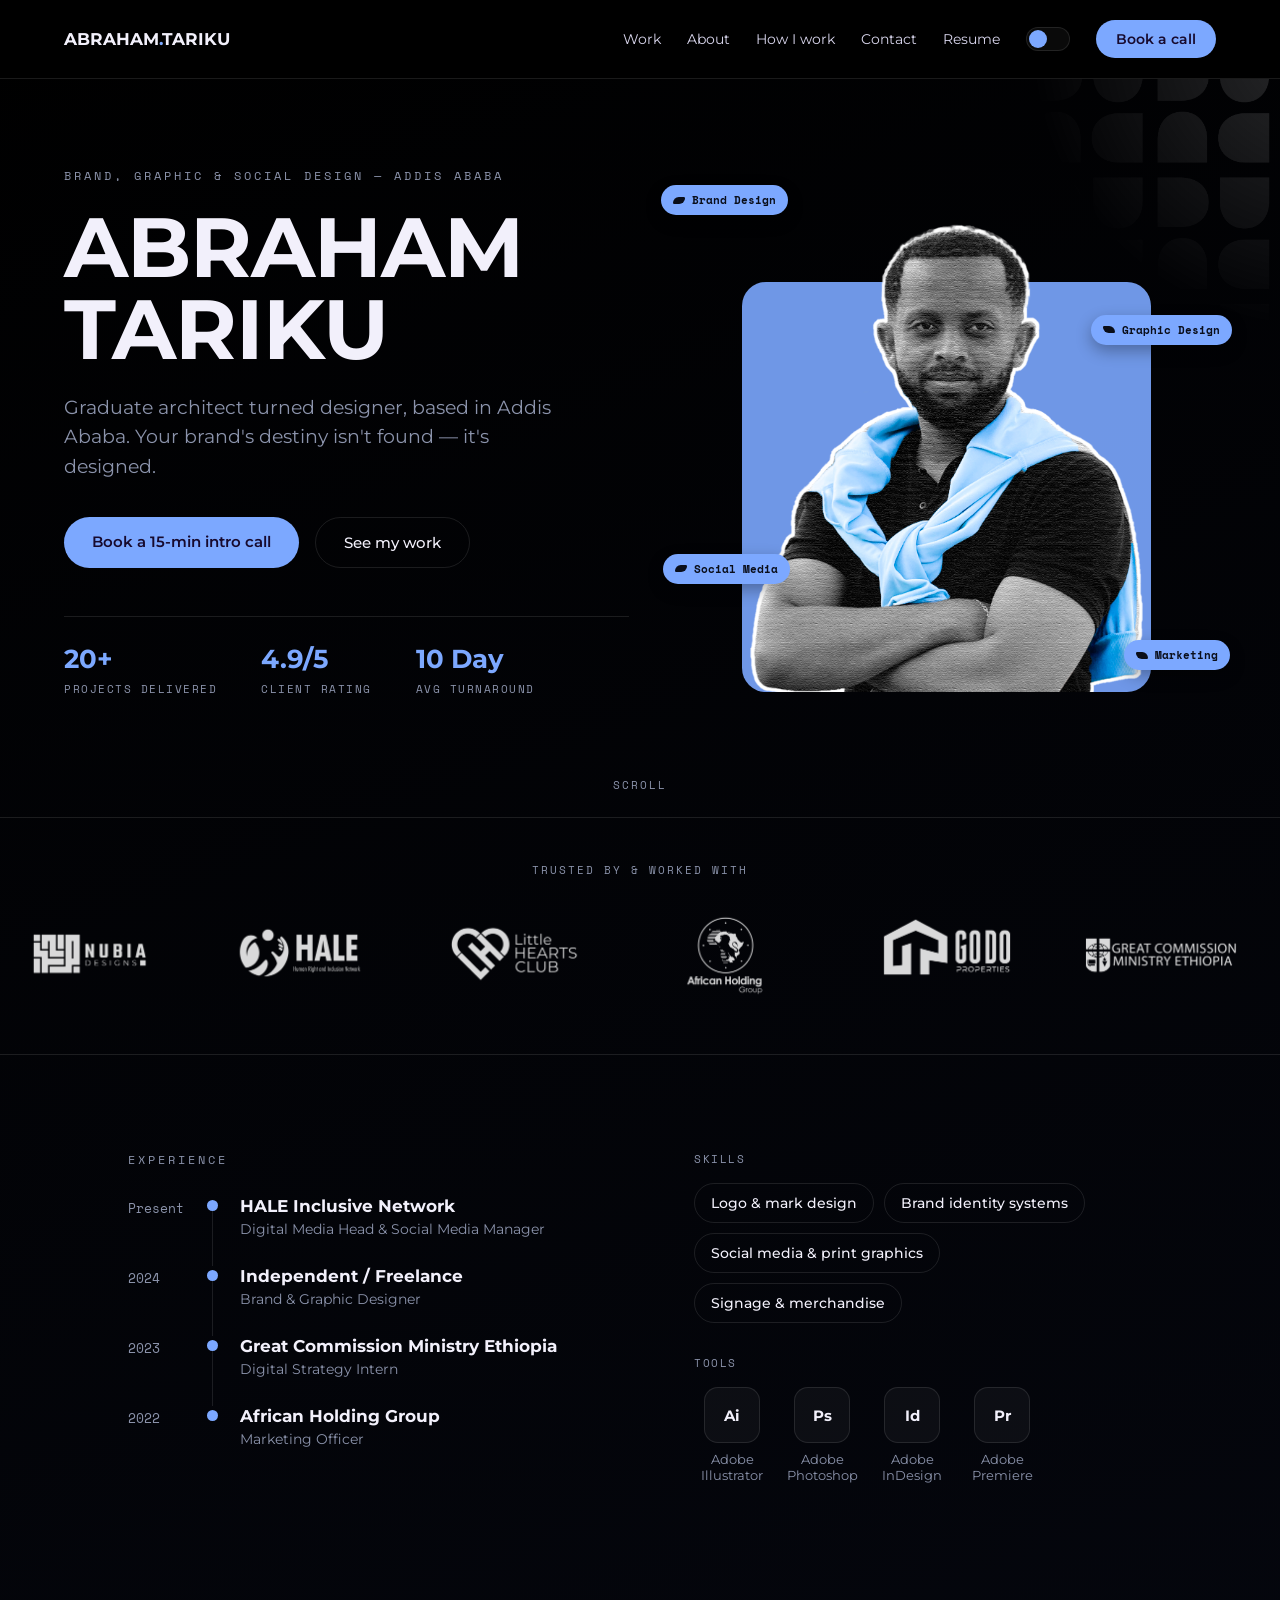
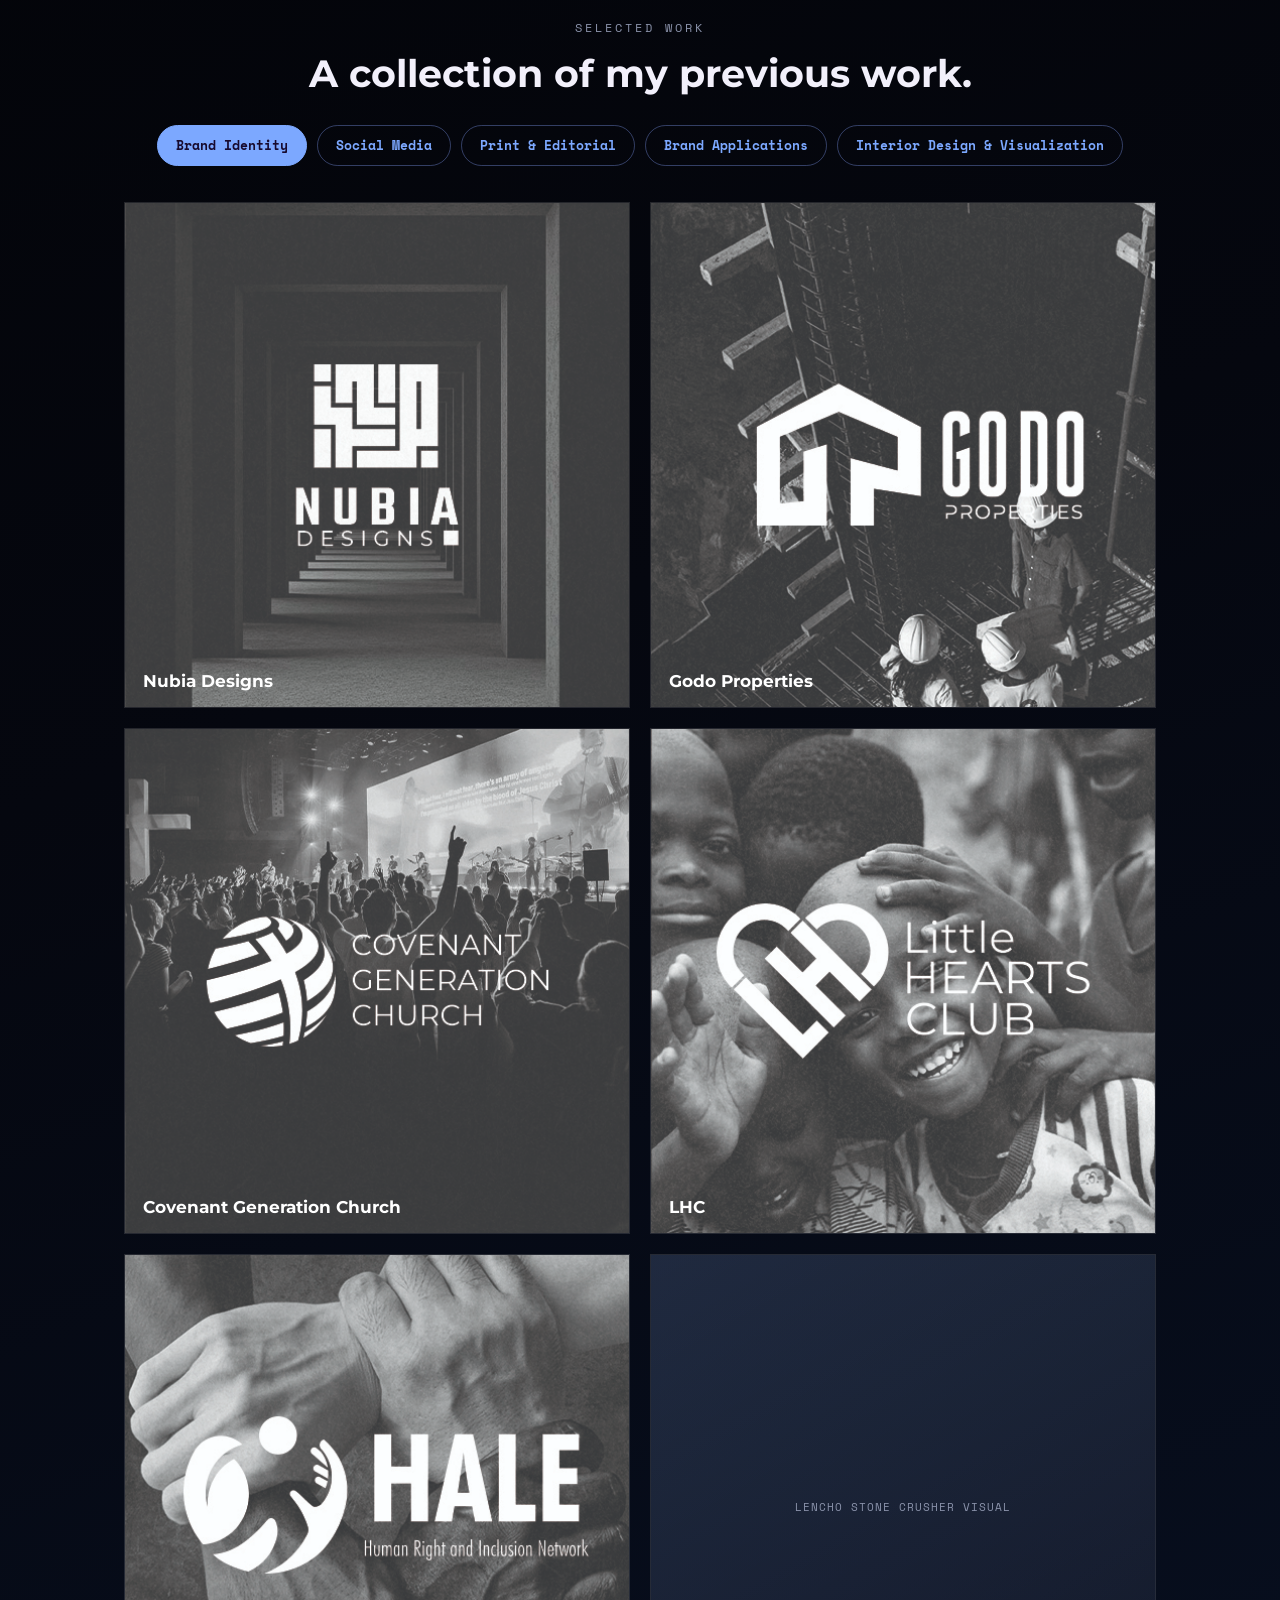
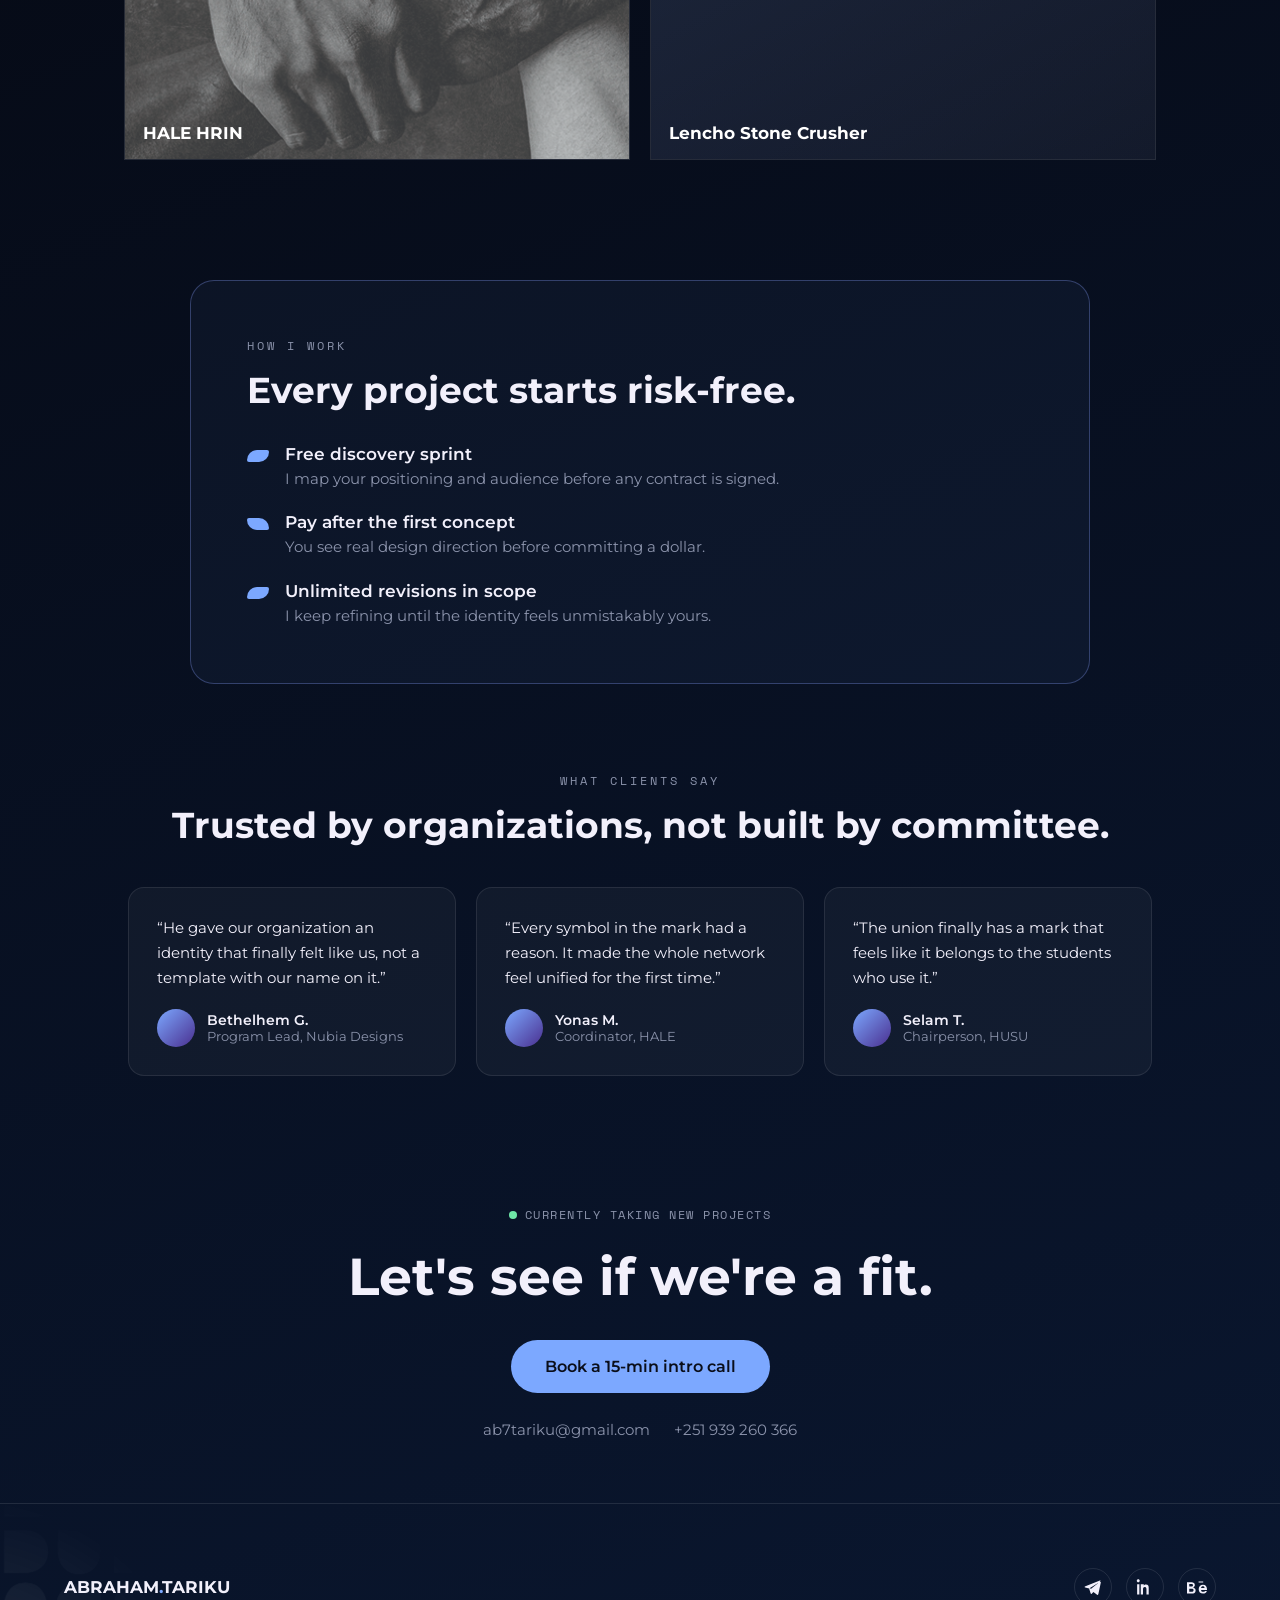
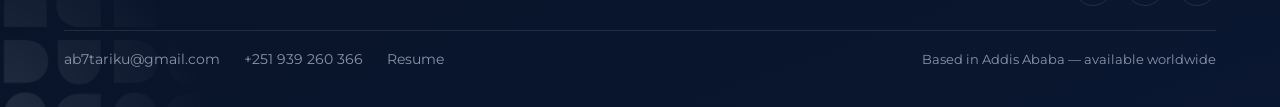
==== index.html @ 0c39b845 "Build production portfolio site from design handoff Static HTML/CSS/JS implementation of the landing" ====
<!DOCTYPE html>
<html lang="en" data-theme="dark">
<head>
<meta charset="utf-8" />
<meta name="viewport" content="width=device-width, initial-scale=1" />
<title>Abraham Tariku — Brand, Graphic & Social Design</title>
<meta name="description" content="Abraham Tariku is a brand, graphic & social designer based in Addis Ababa. Your brand's destiny isn't found — it's designed." />
<link rel="preconnect" href="https://fonts.googleapis.com" />
<link rel="preconnect" href="https://fonts.gstatic.com" crossorigin />
<link rel="stylesheet" href="css/styles.css" />
</head>
<body>

<nav class="site-nav">
  <a href="#" class="wordmark">ABRAHAM<span class="dot">.</span>TARIKU</a>
  <div class="nav-links">
    <a href="#work">Work</a>
    <a href="#about">About</a>
    <a href="#guarantee">How I work</a>
    <a href="#contact">Contact</a>
    <a href="assets/Abraham Tariku Resume.pdf" target="_blank" rel="noopener">Resume</a>
    <button class="theme-toggle" id="themeToggle" aria-label="Toggle theme"><span class="dot"></span></button>
    <a href="#contact" class="btn-pill">Book a call</a>
  </div>
</nav>

<section class="hero">
  <div class="hero-tiles" id="heroTiles"><img src="assets/tile-pattern.png" alt="" /></div>

  <div class="hero-grid" data-reveal="hero">
    <div>
      <div class="eyebrow">Brand, graphic &amp; social design &mdash; Addis Ababa</div>
      <h1>ABRAHAM<br />TARIKU</h1>
      <p class="hero-intro">Graduate architect turned designer, based in Addis Ababa. Your brand's destiny isn't found &mdash; it's designed.</p>
      <div class="hero-ctas">
        <a href="#contact" class="btn-filled">Book a 15-min intro call</a>
        <a href="#work" class="btn-outline">See my work</a>
      </div>
      <div class="hero-stats" id="heroStats"></div>
    </div>
    <div class="hero-photo-wrap">
      <div class="hero-photo-accent"></div>
      <div class="hero-photo">
        <img src="assets/abraham-photo.png" alt="Abraham Tariku" />
      </div>
      <a href="#work" class="float-tag tag-brand" data-tab="Brand Identity"><span class="icon"></span>Brand Design</a>
      <a href="#work" class="float-tag tag-graphic mirrored" data-tab="Print &amp; Editorial"><span class="icon"></span>Graphic Design</a>
      <a href="#work" class="float-tag tag-social" data-tab="Social Media"><span class="icon"></span>Social Media</a>
      <a href="#work" class="float-tag tag-marketing mirrored" data-tab="Social Media"><span class="icon"></span>Marketing</a>
    </div>
  </div>

  <div class="scroll-indicator">Scroll</div>
</section>

<section class="marquee-section">
  <div class="marquee-label">Trusted by &amp; worked with</div>
  <div class="marquee-track" id="marqueeTrack"></div>
</section>

<section id="about" class="about-section">
  <div class="wrap about-grid" data-reveal="about">
    <div>
      <div class="about-label">Experience</div>
      <div id="timeline"></div>
    </div>
    <div>
      <div class="section-label-sm">Skills</div>
      <div class="skills-row" id="skillsRow"></div>
      <div class="section-label-sm">Tools</div>
      <div class="tools-row" id="toolsRow"></div>
    </div>
  </div>
</section>

<section id="work" class="work-section">
  <div class="wrap" data-reveal="work">
    <div class="eyebrow work-heading" style="margin-bottom:14px;">Selected work</div>
    <h2 class="work-title">A collection of my previous work.</h2>
    <div class="tabs-row" id="tabsRow"></div>
  </div>
  <div class="wrap">
    <div class="work-grid" id="workGrid"></div>
  </div>
</section>

<section id="guarantee" class="guarantee-section">
  <div class="guarantee-card" data-reveal="guarantee">
    <div class="eyebrow" style="margin-bottom:14px;">How I work</div>
    <h2>Every project starts risk-free.</h2>
    <div class="guarantee-list" id="guaranteeList"></div>
  </div>
</section>

<section class="testimonials-section">
  <div class="wrap" data-reveal="testimonials">
    <div class="eyebrow" style="margin-bottom:14px; text-align:center;">What clients say</div>
    <h2 class="testimonials-title">Trusted by organizations, not built by committee.</h2>
    <div class="testimonials-grid" id="testimonialsGrid"></div>
  </div>
</section>

<section id="contact" class="cta-section" data-reveal="cta">
  <div class="cta-status"><span class="pulse-dot"></span>Currently taking new projects</div>
  <h2 class="cta-title">Let's see if we're a fit.</h2>
  <a href="mailto:ab7tariku@gmail.com" class="cta-btn">Book a 15-min intro call</a>
  <div class="cta-contacts">
    <a href="mailto:ab7tariku@gmail.com">ab7tariku@gmail.com</a>
    <a href="tel:+251939260366">+251 939 260 366</a>
  </div>
</section>

<footer class="site-footer">
  <div class="footer-tiles"><img src="assets/tile-pattern.png" alt="" /></div>
  <div class="footer-inner">
    <div class="footer-top">
      <div class="wordmark">ABRAHAM<span class="dot">.</span>TARIKU</div>
      <div class="footer-socials" id="footerSocials"></div>
    </div>
    <div class="footer-bottom">
      <div class="footer-links">
        <a href="mailto:ab7tariku@gmail.com">ab7tariku@gmail.com</a>
        <a href="tel:+251939260366">+251 939 260 366</a>
        <a href="assets/Abraham Tariku Resume.pdf" target="_blank" rel="noopener">Resume</a>
      </div>
      <div class="footer-note">Based in Addis Ababa &mdash; available worldwide</div>
    </div>
  </div>
</footer>

<script src="js/data.js"></script>
<script src="js/main.js"></script>
</body>
</html>
---- css/styles.css ----
@import url('https://fonts.googleapis.com/css2?family=Montserrat:wght@400;500;600;700;800&family=Space+Mono:wght@400;700&display=swap');

:root {
  --accent: #7ca8ff;
  --accent-ink: #170a2e;
  --pulse: #6ee7a8;

  --bg-gradient: linear-gradient(160deg, #000000 0%, #05070f 45%, #0a1730 100%);
  --text-primary: #f2f0fb;
  --text-secondary: #8b93ab;
  --nav-bg: rgba(0, 0, 0, 0.72);
  --nav-link: #d8d5ec;
  --divider: rgba(255, 255, 255, 0.1);
  --card-bg: rgba(255, 255, 255, 0.04);
  --card-border: rgba(255, 255, 255, 0.09);
  --logo-filter: brightness(0) invert(1);
  --link: #a98bec;
  --link-hover: #c7b3f5;
}

html[data-theme='light'] {
  --bg-gradient: linear-gradient(160deg, #ffffff 0%, #f2f6fd 50%, #e6eefb 100%);
  --text-primary: #0a0e1a;
  --text-secondary: #4a5568;
  --nav-bg: rgba(255, 255, 255, 0.78);
  --nav-link: #33394a;
  --divider: rgba(10, 20, 40, 0.12);
  --card-bg: rgba(10, 20, 40, 0.03);
  --card-border: rgba(10, 20, 40, 0.1);
  --logo-filter: brightness(0);
}

* { box-sizing: border-box; }

html, body {
  margin: 0;
  padding: 0;
}

body {
  font-family: 'Montserrat', sans-serif;
  background: var(--bg-gradient);
  color: var(--text-primary);
  min-height: 100vh;
  overflow-x: hidden;
  position: relative;
  transition: background 0.4s ease, color 0.4s ease;
}

a { color: var(--link); text-decoration: none; }
a:hover { color: var(--link-hover); }

img { max-width: 100%; display: block; }

.mono {
  font-family: 'Space Mono', monospace;
  text-transform: uppercase;
  letter-spacing: 3px;
}

.wrap {
  max-width: 1160px;
  margin: 0 auto;
  padding: 0 clamp(20px, 5vw, 64px);
}

/* ---------- Nav ---------- */
.site-nav {
  position: sticky;
  top: 0;
  z-index: 50;
  display: flex;
  align-items: center;
  justify-content: space-between;
  gap: 16px;
  padding: 20px clamp(20px, 5vw, 64px);
  background: var(--nav-bg);
  backdrop-filter: blur(14px);
  -webkit-backdrop-filter: blur(14px);
  border-bottom: 1px solid var(--divider);
  flex-wrap: wrap;
  transition: background 0.4s ease, border-color 0.4s ease;
}

.wordmark {
  font-family: 'Montserrat', sans-serif;
  font-weight: 700;
  font-size: 17px;
  color: var(--text-primary);
}
.wordmark .dot { color: var(--accent); }

.nav-links {
  display: flex;
  align-items: center;
  gap: clamp(12px, 2.4vw, 26px);
  flex-wrap: wrap;
}
.nav-links a:not(.btn-pill) { font-size: 14px; color: var(--nav-link); }

.back-link { font-size: 14px; color: var(--nav-link); }

.theme-toggle {
  width: 44px;
  height: 24px;
  border-radius: 999px;
  border: 1px solid var(--divider);
  background: var(--card-bg);
  cursor: pointer;
  position: relative;
  padding: 0;
}
.theme-toggle .dot {
  position: absolute;
  top: 2px;
  left: 2px;
  width: 18px;
  height: 18px;
  border-radius: 50%;
  background: var(--accent);
  transition: left 0.25s ease;
}
html[data-theme='light'] .theme-toggle .dot { left: 22px; }

.btn-pill {
  background: var(--accent);
  color: var(--accent-ink);
  font-weight: 600;
  font-size: 14px;
  padding: 10px 20px;
  border-radius: 999px;
  white-space: nowrap;
  transition: opacity 0.2s ease;
}
.btn-pill:hover { opacity: 0.85; color: var(--accent-ink); }

/* ---------- Hero ---------- */
.hero {
  position: relative;
  min-height: 82vh;
  display: flex;
  align-items: center;
  padding: clamp(16px, 3vw, 32px) clamp(20px, 5vw, 64px) clamp(40px, 6vw, 64px);
  overflow: hidden;
}

.hero-tiles {
  position: absolute;
  top: -40px;
  right: -40px;
  width: 300px;
  height: 300px;
  -webkit-mask-image: radial-gradient(circle at top right, black 0%, transparent 70%);
  mask-image: radial-gradient(circle at top right, black 0%, transparent 70%);
  pointer-events: none;
  animation: ddDrift 10s ease-in-out infinite;
}
.hero-tiles img { width: 100%; height: 100%; object-fit: contain; opacity: 0.5; }

.hero-grid {
  position: relative;
  max-width: 1160px;
  margin: 0 auto;
  width: 100%;
  display: grid;
  grid-template-columns: 1.05fr 1fr;
  gap: clamp(24px, 5vw, 48px);
  align-items: center;
}

.eyebrow {
  font-family: 'Space Mono', monospace;
  text-transform: uppercase;
  letter-spacing: 3px;
  font-size: 12px;
  color: var(--text-secondary);
  margin-bottom: 22px;
}

.hero h1 {
  font-family: 'Montserrat', sans-serif;
  font-weight: 700;
  font-size: clamp(38px, 7.4vw, 84px);
  line-height: 0.98;
  margin: 0 0 22px;
  letter-spacing: -1px;
}

.hero-intro {
  font-size: clamp(16px, 2vw, 19px);
  color: var(--text-secondary);
  max-width: 500px;
  margin: 0 0 36px;
  line-height: 1.55;
}

.hero-ctas {
  display: flex;
  gap: 16px;
  flex-wrap: wrap;
  margin-bottom: 48px;
}

.btn-filled {
  background: var(--accent);
  color: var(--accent-ink);
  font-weight: 600;
  font-size: 15px;
  padding: 15px 28px;
  border-radius: 999px;
  transition: opacity 0.2s ease;
}
.btn-filled:hover { opacity: 0.85; color: var(--accent-ink); }

.btn-outline {
  border: 1px solid var(--divider);
  color: var(--text-primary);
  font-weight: 500;
  font-size: 15px;
  padding: 15px 28px;
  border-radius: 999px;
  transition: opacity 0.2s ease;
}
.btn-outline:hover { opacity: 0.7; color: var(--text-primary); }

.hero-stats {
  display: flex;
  gap: clamp(20px, 5vw, 44px);
  flex-wrap: wrap;
  padding-top: 26px;
  border-top: 1px solid rgba(255, 255, 255, 0.1);
}
html[data-theme='light'] .hero-stats { border-top-color: rgba(10, 20, 40, 0.12); }
.hero-stats .stat-value {
  font-family: 'Montserrat', sans-serif;
  font-weight: 700;
  font-size: 26px;
  color: var(--accent);
}
.hero-stats .stat-label {
  font-family: 'Space Mono', monospace;
  text-transform: uppercase;
  letter-spacing: 1.5px;
  font-size: 10.5px;
  color: var(--text-secondary);
  margin-top: 6px;
}

.hero-photo-wrap {
  position: relative;
  justify-self: center;
  align-self: start;
  width: min(100%, 620px);
  max-width: calc(100vw - 60px);
  margin-top: -14px;
}
.hero-photo-accent {
  position: absolute;
  left: 12%;
  right: 12%;
  bottom: 0;
  aspect-ratio: 1 / 1;
  border-radius: 24px;
  background: var(--accent);
  opacity: 0.9;
  z-index: 0;
}
.hero-photo {
  width: 100%;
  aspect-ratio: 1 / 1;
  border-radius: 20px;
  overflow: hidden;
  position: relative;
  z-index: 1;
}
.hero-photo img {
  width: 100%;
  height: 100%;
  object-fit: contain;
  object-position: center bottom;
  filter: saturate(1.05);
}

.float-tag {
  position: absolute;
  display: inline-flex;
  align-items: center;
  max-width: calc(100vw - 40px);
  background: var(--accent);
  color: #0a0e1a;
  font-family: 'Space Mono', monospace;
  font-size: 10.5px;
  font-weight: 700;
  padding: 7px 12px;
  border-radius: 999px;
  white-space: nowrap;
  cursor: pointer;
  text-decoration: none;
  box-shadow: 0 6px 16px rgba(0, 0, 0, 0.3);
  z-index: 3;
}
.float-tag .icon {
  display: inline-block;
  width: 12px;
  height: 7px;
  background: #0a0e1a;
  border-radius: 10px 2px 10px 2px;
  margin-right: 7px;
  vertical-align: middle;
}
.float-tag.mirrored .icon { border-radius: 2px 10px 2px 10px; }

.tag-brand { top: 6%; left: max(-16px, -4%); animation: ddFloat1 6s ease-in-out infinite; }
.tag-graphic { top: 30%; right: max(-16px, -4%); animation: ddFloat2 7s ease-in-out infinite; }
.tag-social { bottom: 20%; left: max(-14px, -4%); animation: ddFloat3 6.5s ease-in-out infinite; }
.tag-marketing { bottom: 4%; right: max(-14px, -4%); animation: ddFloat4 7.5s ease-in-out infinite; }

.scroll-indicator {
  position: absolute;
  bottom: 24px;
  left: 0;
  right: 0;
  display: flex;
  justify-content: center;
  font-family: 'Space Mono', monospace;
  text-transform: uppercase;
  letter-spacing: 2px;
  font-size: 11px;
  color: var(--text-secondary);
  animation: ddBounce 2s ease-in-out infinite;
}

/* ---------- Marquee ---------- */
.marquee-section {
  padding: clamp(28px, 5vw, 44px) 0;
  border-top: 1px solid var(--divider);
  border-bottom: 1px solid var(--divider);
  overflow: hidden;
}
.marquee-label {
  font-family: 'Space Mono', monospace;
  text-transform: uppercase;
  letter-spacing: 2px;
  font-size: 11px;
  color: var(--text-secondary);
  text-align: center;
  margin-bottom: 20px;
}
.marquee-track {
  display: flex;
  width: max-content;
  animation: ddMarquee 26s linear infinite;
  gap: clamp(28px, 4vw, 48px);
  align-items: center;
}
.marquee-track img {
  height: clamp(72px, 10vw, 112px);
  width: auto;
  opacity: 0.85;
  filter: var(--logo-filter);
}

/* ---------- Reveal ---------- */
[data-reveal] {
  opacity: 0;
  transform: translateY(24px);
  transition: opacity 0.7s ease, transform 0.7s ease;
}
[data-reveal].is-revealed {
  opacity: 1;
  transform: translateY(0);
}

/* ---------- About ---------- */
.about-section { padding: clamp(48px, 8vw, 96px) clamp(20px, 5vw, 64px); }
.about-grid {
  display: grid;
  grid-template-columns: 1.15fr 1fr;
  gap: clamp(24px, 4vw, 40px);
}
.about-label {
  font-family: 'Space Mono', monospace;
  text-transform: uppercase;
  letter-spacing: 3px;
  font-size: 12px;
  color: var(--text-secondary);
  margin-bottom: 28px;
}

.timeline-row {
  display: grid;
  grid-template-columns: 56px 20px 1fr;
  gap: 0 18px;
  position: relative;
}
.timeline-year {
  font-family: 'Space Mono', monospace;
  font-size: 13px;
  color: var(--text-secondary);
  padding-top: 2px;
}
.timeline-track { display: flex; flex-direction: column; align-items: center; }
.timeline-dot {
  width: 11px;
  height: 11px;
  border-radius: 50%;
  background: var(--accent);
  flex-shrink: 0;
  margin-top: 4px;
}
.timeline-line { width: 1px; flex: 1; background: var(--divider); }
.timeline-row:last-child .timeline-line { display: none; }
.timeline-content { padding-bottom: 28px; }
.timeline-org {
  font-family: 'Montserrat', sans-serif;
  font-weight: 700;
  font-size: 17px;
  margin-bottom: 4px;
}
.timeline-role { font-size: 14px; color: var(--text-secondary); }

.section-label-sm {
  font-family: 'Space Mono', monospace;
  text-transform: uppercase;
  letter-spacing: 1.5px;
  font-size: 11px;
  color: var(--text-secondary);
  margin-bottom: 16px;
}

.skills-row { display: flex; flex-wrap: wrap; gap: 10px; margin-bottom: 32px; }
.skill-chip {
  padding: 10px 16px;
  border-radius: 999px;
  font-size: 14px;
  font-weight: 500;
  border: 1px solid var(--divider);
  background: transparent;
  color: var(--text-primary);
  cursor: default;
  transition: background 0.25s ease, border-color 0.25s ease, color 0.25s ease;
}
.skill-chip:hover {
  border-color: var(--accent);
  background: var(--accent);
  color: #0d0d10;
}

.tools-row { display: flex; gap: 14px; flex-wrap: nowrap; justify-content: flex-start; }
.tool-item { display: flex; flex-direction: column; align-items: center; width: 76px; cursor: default; }
.tool-badge {
  width: 56px;
  height: 56px;
  border-radius: 14px;
  display: flex;
  align-items: center;
  justify-content: center;
  font-family: 'Montserrat', sans-serif;
  font-weight: 700;
  font-size: 15px;
  border: 1px solid var(--divider);
  background: var(--card-bg);
  color: var(--text-primary);
  transition: transform 0.3s ease, background 0.3s ease, border-color 0.3s ease, color 0.3s ease;
}
.tool-item:hover .tool-badge {
  border-color: var(--accent);
  background: var(--accent);
  color: #0d0d10;
  transform: translateY(-4px) scale(1.06);
}
.tool-name { font-size: 13px; color: var(--text-secondary); margin-top: 8px; text-align: center; }

/* ---------- Work ---------- */
.work-section { padding: clamp(24px, 5vw, 40px) 0 clamp(48px, 8vw, 96px); }
.work-heading { text-align: center; margin-bottom: 14px; }
.work-title {
  font-family: 'Montserrat', sans-serif;
  font-weight: 700;
  font-size: clamp(26px, 3.6vw, 38px);
  margin: 0 0 28px;
  text-align: center;
}
.tabs-row {
  display: flex;
  gap: 10px;
  flex-wrap: wrap;
  justify-content: center;
  margin-bottom: 36px;
}
.tab-btn {
  font-family: 'Space Mono', monospace;
  font-weight: 700;
  font-size: 12.5px;
  padding: 10px 18px;
  border-radius: 999px;
  white-space: nowrap;
  cursor: pointer;
  border: 1px solid rgba(124, 147, 232, 0.4);
  background: transparent;
  color: var(--accent);
  transition: all 0.25s ease;
}
.tab-btn.active {
  border-color: var(--accent);
  background: var(--accent);
  color: var(--accent-ink);
}

.work-grid {
  display: grid;
  grid-template-columns: repeat(2, 1fr);
  gap: clamp(12px, 2vw, 20px);
}
.work-card {
  display: block;
  cursor: default;
  position: relative;
  width: 100%;
  aspect-ratio: 1 / 1;
  overflow: hidden;
  color: inherit;
  text-decoration: none;
  background: var(--card-bg);
  border: 1px solid var(--card-border);
}
.work-card.has-link { cursor: pointer; }
.work-card .bg {
  width: 100%;
  height: 100%;
  position: absolute;
  inset: 0;
  background-size: cover;
  background-position: center;
  transform: scale(1);
  transition: transform 0.6s cubic-bezier(0.22, 1, 0.36, 1);
}
.work-card:hover .bg { transform: scale(1.06); }
.work-card .placeholder-fill {
  width: 100%;
  height: 100%;
  position: absolute;
  inset: 0;
  display: flex;
  align-items: center;
  justify-content: center;
  text-align: center;
  padding: 20px;
  background: linear-gradient(150deg, rgba(124, 168, 255, 0.14), rgba(124, 168, 255, 0.02));
  font-family: 'Space Mono', monospace;
  font-size: 11px;
  letter-spacing: 1px;
  text-transform: uppercase;
  color: var(--text-secondary);
}
.work-card .wash {
  position: absolute;
  inset: 0;
  background: var(--accent);
  opacity: 0;
  mix-blend-mode: multiply;
  transition: opacity 0.4s ease;
}
.work-card .darken {
  position: absolute;
  inset: 0;
  background: linear-gradient(to top, rgba(0, 0, 0, 0.5) 0%, rgba(0, 0, 0, 0) 45%);
  opacity: 0;
  transition: opacity 0.4s ease;
}
.work-card:hover .wash,
.work-card:hover .darken { opacity: 1; }
.work-card .accent-bar {
  position: absolute;
  left: 0;
  bottom: 0;
  width: 100%;
  height: 52px;
  background: var(--accent);
  transform: translateY(100%);
  transition: transform 0.5s cubic-bezier(0.22, 1, 0.36, 1);
}
.work-card:hover .accent-bar { transform: translateY(0); }
.work-card .label {
  position: absolute;
  left: 18px;
  bottom: 16px;
  font-family: 'Montserrat', sans-serif;
  font-weight: 700;
  font-size: 17px;
  color: #fff;
  transform: translateY(0);
  transition: transform 0.5s cubic-bezier(0.22, 1, 0.36, 1), color 0.3s ease;
  z-index: 2;
}
.work-card:hover .label { color: #0d0d10; transform: translateY(-4px); }

/* ---------- Guarantee ---------- */
.guarantee-section { padding: clamp(16px, 3vw, 24px) clamp(20px, 5vw, 64px) clamp(32px, 5vw, 64px); }
.guarantee-card {
  max-width: 900px;
  margin: 0 auto;
  border: 1px solid rgba(124, 147, 232, 0.35);
  border-radius: 24px;
  padding: clamp(32px, 5vw, 56px);
  background: rgba(124, 147, 232, 0.05);
}
.guarantee-card h2 {
  font-family: 'Montserrat', sans-serif;
  font-weight: 700;
  font-size: clamp(26px, 3.6vw, 36px);
  margin: 0 0 32px;
}
.guarantee-list { display: flex; flex-direction: column; gap: 22px; }
.guarantee-row { display: flex; align-items: flex-start; gap: 16px; }
.guarantee-icon {
  flex-shrink: 0;
  width: 22px;
  height: 12px;
  margin-top: 6px;
  background: var(--accent);
  border-radius: 10px 2px 10px 2px;
}
.guarantee-row:nth-child(even) .guarantee-icon { border-radius: 2px 10px 2px 10px; }
.guarantee-title { font-weight: 600; font-size: 16.5px; margin-bottom: 4px; }
.guarantee-body { color: var(--text-secondary); font-size: 14.5px; line-height: 1.55; }

/* ---------- Testimonials ---------- */
.testimonials-section { padding: clamp(16px, 3vw, 24px) clamp(20px, 5vw, 64px) clamp(32px, 5vw, 64px); }
.testimonials-title {
  font-family: 'Montserrat', sans-serif;
  font-weight: 700;
  font-size: clamp(26px, 3.6vw, 36px);
  margin: 0 0 40px;
  text-align: center;
}
.testimonials-grid {
  display: grid;
  grid-template-columns: repeat(auto-fit, minmax(260px, 1fr));
  gap: 20px;
}
.testimonial-card {
  background: var(--card-bg);
  border: 1px solid var(--card-border);
  border-radius: 16px;
  padding: 28px;
  display: flex;
  flex-direction: column;
  gap: 18px;
}
.testimonial-quote { font-size: 15px; line-height: 1.65; color: var(--text-primary); }
.testimonial-person { display: flex; align-items: center; gap: 12px; margin-top: auto; }
.avatar {
  width: 38px;
  height: 38px;
  border-radius: 50%;
  background: linear-gradient(135deg, var(--accent), #4a2f8f);
  flex-shrink: 0;
}
.testimonial-name { font-weight: 600; font-size: 14px; }
.testimonial-role { font-size: 12.5px; color: var(--text-secondary); }

/* ---------- Final CTA ---------- */
.cta-section { padding: clamp(32px, 5vw, 64px) clamp(20px, 5vw, 64px); text-align: center; }
.cta-status {
  display: inline-flex;
  align-items: center;
  gap: 8px;
  font-family: 'Space Mono', monospace;
  text-transform: uppercase;
  letter-spacing: 1.5px;
  font-size: 12px;
  color: var(--text-secondary);
  margin-bottom: 22px;
}
.pulse-dot {
  width: 8px;
  height: 8px;
  border-radius: 50%;
  background: var(--pulse);
  animation: ddPulse 1.8s ease-in-out infinite;
}
.cta-title {
  font-family: 'Montserrat', sans-serif;
  font-weight: 700;
  font-size: clamp(30px, 5vw, 52px);
  margin: 0 0 32px;
}
.cta-btn {
  display: inline-block;
  background: var(--accent);
  color: #0a0e1a;
  font-weight: 600;
  font-size: 16px;
  padding: 17px 34px;
  border-radius: 999px;
  transition: opacity 0.2s ease;
}
.cta-btn:hover { opacity: 0.85; color: #0a0e1a; }
.cta-contacts {
  display: flex;
  gap: 24px;
  flex-wrap: wrap;
  justify-content: center;
  margin-top: 28px;
  font-size: 14.5px;
}
.cta-contacts a { color: var(--text-secondary); }

/* ---------- Footer ---------- */
.site-footer {
  position: relative;
  padding: clamp(40px, 6vw, 64px) clamp(20px, 5vw, 64px) clamp(28px, 4vw, 40px);
  border-top: 1px solid var(--divider);
  overflow: hidden;
}
.footer-tiles {
  position: absolute;
  bottom: -40px;
  left: -40px;
  width: 260px;
  height: 260px;
  -webkit-mask-image: radial-gradient(circle at bottom left, black 0%, transparent 70%);
  mask-image: radial-gradient(circle at bottom left, black 0%, transparent 70%);
  pointer-events: none;
  animation: ddDrift 12s ease-in-out infinite reverse;
}
.footer-tiles img { width: 100%; height: 100%; object-fit: contain; opacity: 0.4; transform: rotate(180deg); }
.footer-inner { position: relative; display: flex; flex-direction: column; gap: 24px; max-width: 1160px; margin: 0 auto; }
.footer-top { display: flex; flex-wrap: wrap; align-items: center; justify-content: space-between; gap: 20px; }
.footer-socials { display: flex; gap: 14px; }
.social-icon {
  width: 38px;
  height: 38px;
  border-radius: 50%;
  border: 1px solid var(--divider);
  display: flex;
  align-items: center;
  justify-content: center;
  color: var(--text-primary);
  transition: border-color 0.2s ease, color 0.2s ease;
}
.social-icon:hover { border-color: var(--accent); color: var(--accent); }
.footer-bottom {
  display: flex;
  flex-wrap: wrap;
  align-items: center;
  justify-content: space-between;
  gap: 20px;
  padding-top: 20px;
  border-top: 1px solid var(--divider);
}
.footer-links { display: flex; gap: 24px; flex-wrap: wrap; font-size: 13.5px; color: var(--text-secondary); }
.footer-links a { color: var(--text-secondary); }
.footer-note { font-size: 13px; color: var(--text-secondary); }

/* ---------- Case study page ---------- */
.cs-hero { width: 100%; aspect-ratio: 4253 / 2340; position: relative; background: var(--card-bg); }
.cs-hero img { width: 100%; height: 100%; object-fit: cover; }
.cs-hero .placeholder-fill { position: absolute; inset: 0; }

.cs-about { padding: clamp(48px, 8vw, 96px) clamp(20px, 5vw, 64px); }
.cs-about-inner { max-width: 760px; margin: 0 auto; }
.cs-meta {
  display: flex;
  gap: 28px;
  flex-wrap: wrap;
  font-family: 'Space Mono', monospace;
  text-transform: uppercase;
  letter-spacing: 1.5px;
  font-size: 11px;
  color: var(--text-secondary);
  margin-bottom: 20px;
}
.cs-headline {
  font-family: 'Montserrat', sans-serif;
  font-weight: 700;
  font-size: clamp(26px, 3.6vw, 40px);
  margin: 0 0 28px;
}
.cs-body { color: var(--text-secondary); font-size: 17px; line-height: 1.75; margin: 0 0 18px; }
.cs-body:last-child { margin-bottom: 0; }

.cs-gallery { padding: 0 clamp(20px, 5vw, 64px) clamp(48px, 8vw, 96px); }
.cs-gallery-grid {
  max-width: 1160px;
  margin: 0 auto;
  width: 100%;
  display: grid;
  grid-template-columns: 1fr;
  gap: clamp(16px, 3vw, 28px);
}
.cs-gallery-item { aspect-ratio: 4253 / 2340; border-radius: 8px; overflow: hidden; position: relative; background: var(--card-bg); }
.cs-gallery-item img { width: 100%; height: 100%; object-fit: cover; }

.cs-cta { padding: clamp(40px, 6vw, 72px) clamp(20px, 5vw, 64px); text-align: center; }
.cs-cta h2 {
  font-family: 'Montserrat', sans-serif;
  font-weight: 700;
  font-size: clamp(26px, 3.6vw, 40px);
  margin: 0 0 28px;
  max-width: 640px;
  margin-left: auto;
  margin-right: auto;
}

.next-project {
  display: block;
  position: relative;
  margin: 0 clamp(20px, 5vw, 64px) clamp(48px, 8vw, 96px);
  border-radius: 8px;
  overflow: hidden;
  color: inherit;
}
.next-project-inner {
  max-width: 1160px;
  margin: 0 auto;
  width: 100%;
  height: clamp(280px, 44vw, 460px);
  position: relative;
  background: var(--card-bg);
}
.next-project-inner img { width: 100%; height: 100%; object-fit: cover; }
.next-project-overlay {
  position: absolute;
  inset: 0;
  background: linear-gradient(to top, rgba(10, 10, 28, 0.8), rgba(10, 10, 28, 0.2));
  display: flex;
  flex-direction: column;
  justify-content: center;
  align-items: center;
  text-align: center;
  padding: 24px;
}
.next-project-label {
  font-family: 'Space Mono', monospace;
  text-transform: uppercase;
  letter-spacing: 2px;
  font-size: 12px;
  color: var(--text-secondary);
  margin-bottom: 12px;
}
.next-project-name { font-family: 'Montserrat', sans-serif; font-weight: 700; font-size: clamp(28px, 5vw, 52px); color: #fff; }

/* ---------- Placeholder fill (shared) ---------- */
.placeholder-fill {
  display: flex;
  align-items: center;
  justify-content: center;
  text-align: center;
  padding: 20px;
  background:
    repeating-linear-gradient(135deg, rgba(124, 168, 255, 0.07) 0 2px, transparent 2px 14px),
    linear-gradient(150deg, rgba(124, 168, 255, 0.12), rgba(124, 168, 255, 0.02));
  font-family: 'Space Mono', monospace;
  font-size: 11px;
  letter-spacing: 1px;
  text-transform: uppercase;
  color: var(--text-secondary);
}

/* ---------- Keyframes ---------- */
@keyframes ddDrift { 0%, 100% { transform: translateY(0) scale(1); } 50% { transform: translateY(-8px) scale(1.03); } }
@keyframes ddPulse { 0%, 100% { opacity: 1; transform: scale(1); } 50% { opacity: 0.5; transform: scale(1.4); } }
@keyframes ddBounce { 0%, 100% { transform: translateY(0); opacity: 0.5; } 50% { transform: translateY(6px); opacity: 1; } }
@keyframes ddMarquee { 0% { transform: translateX(0); } 100% { transform: translateX(-50%); } }
@keyframes ddFloat1 { 0%, 100% { transform: translate(0, 0); } 50% { transform: translate(4px, -10px); } }
@keyframes ddFloat2 { 0%, 100% { transform: translate(0, 0); } 50% { transform: translate(-6px, -8px); } }
@keyframes ddFloat3 { 0%, 100% { transform: translate(0, 0); } 50% { transform: translate(5px, 8px); } }
@keyframes ddFloat4 { 0%, 100% { transform: translate(0, 0); } 50% { transform: translate(-5px, 9px); } }

/* ---------- Responsive ---------- */
@media (max-width: 720px) {
  .hero-grid { grid-template-columns: 1fr; }
  .hero-photo-wrap { justify-self: stretch; margin-top: 32px; }
  .about-grid { grid-template-columns: 1fr; gap: 48px; }
  .tools-row { flex-wrap: wrap; }
}

@media (prefers-reduced-motion: reduce) {
  *, *::before, *::after {
    animation-duration: 0.01ms !important;
    animation-iteration-count: 1 !important;
    transition-duration: 0.01ms !important;
  }
}
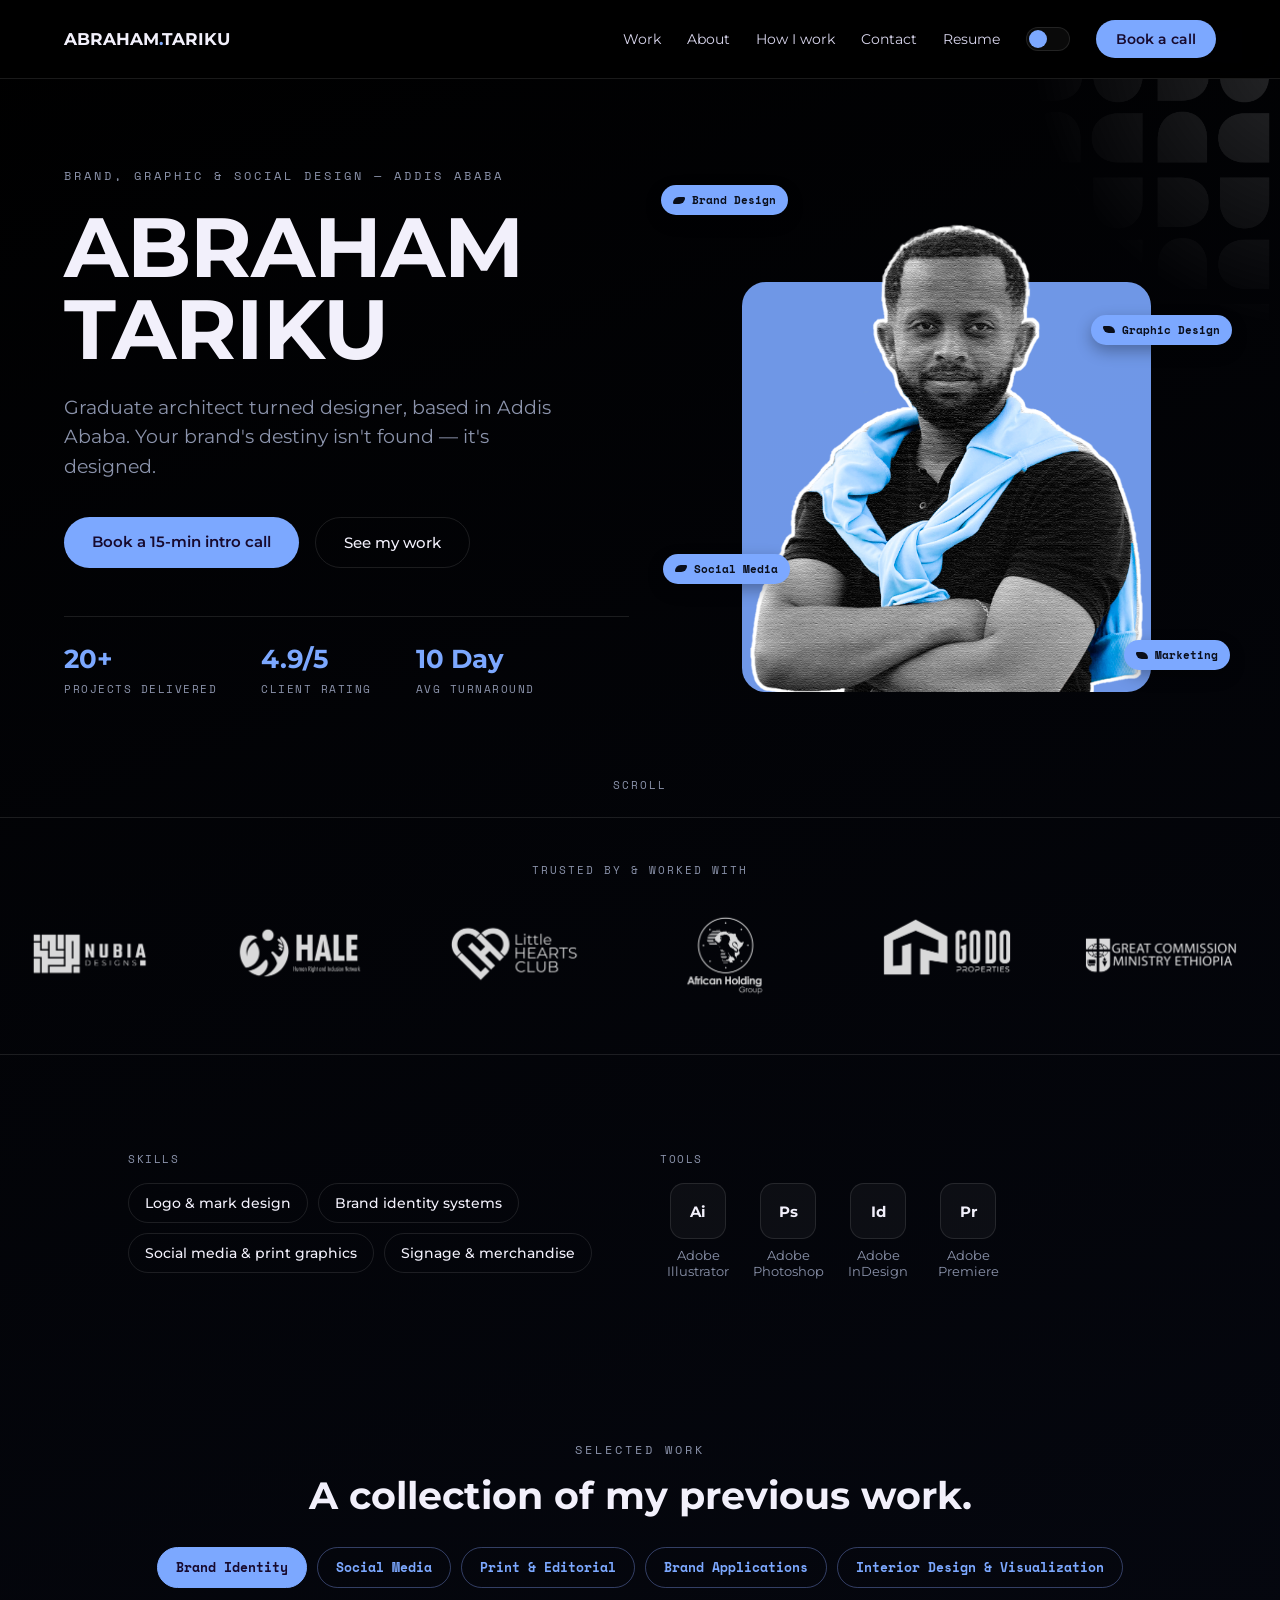
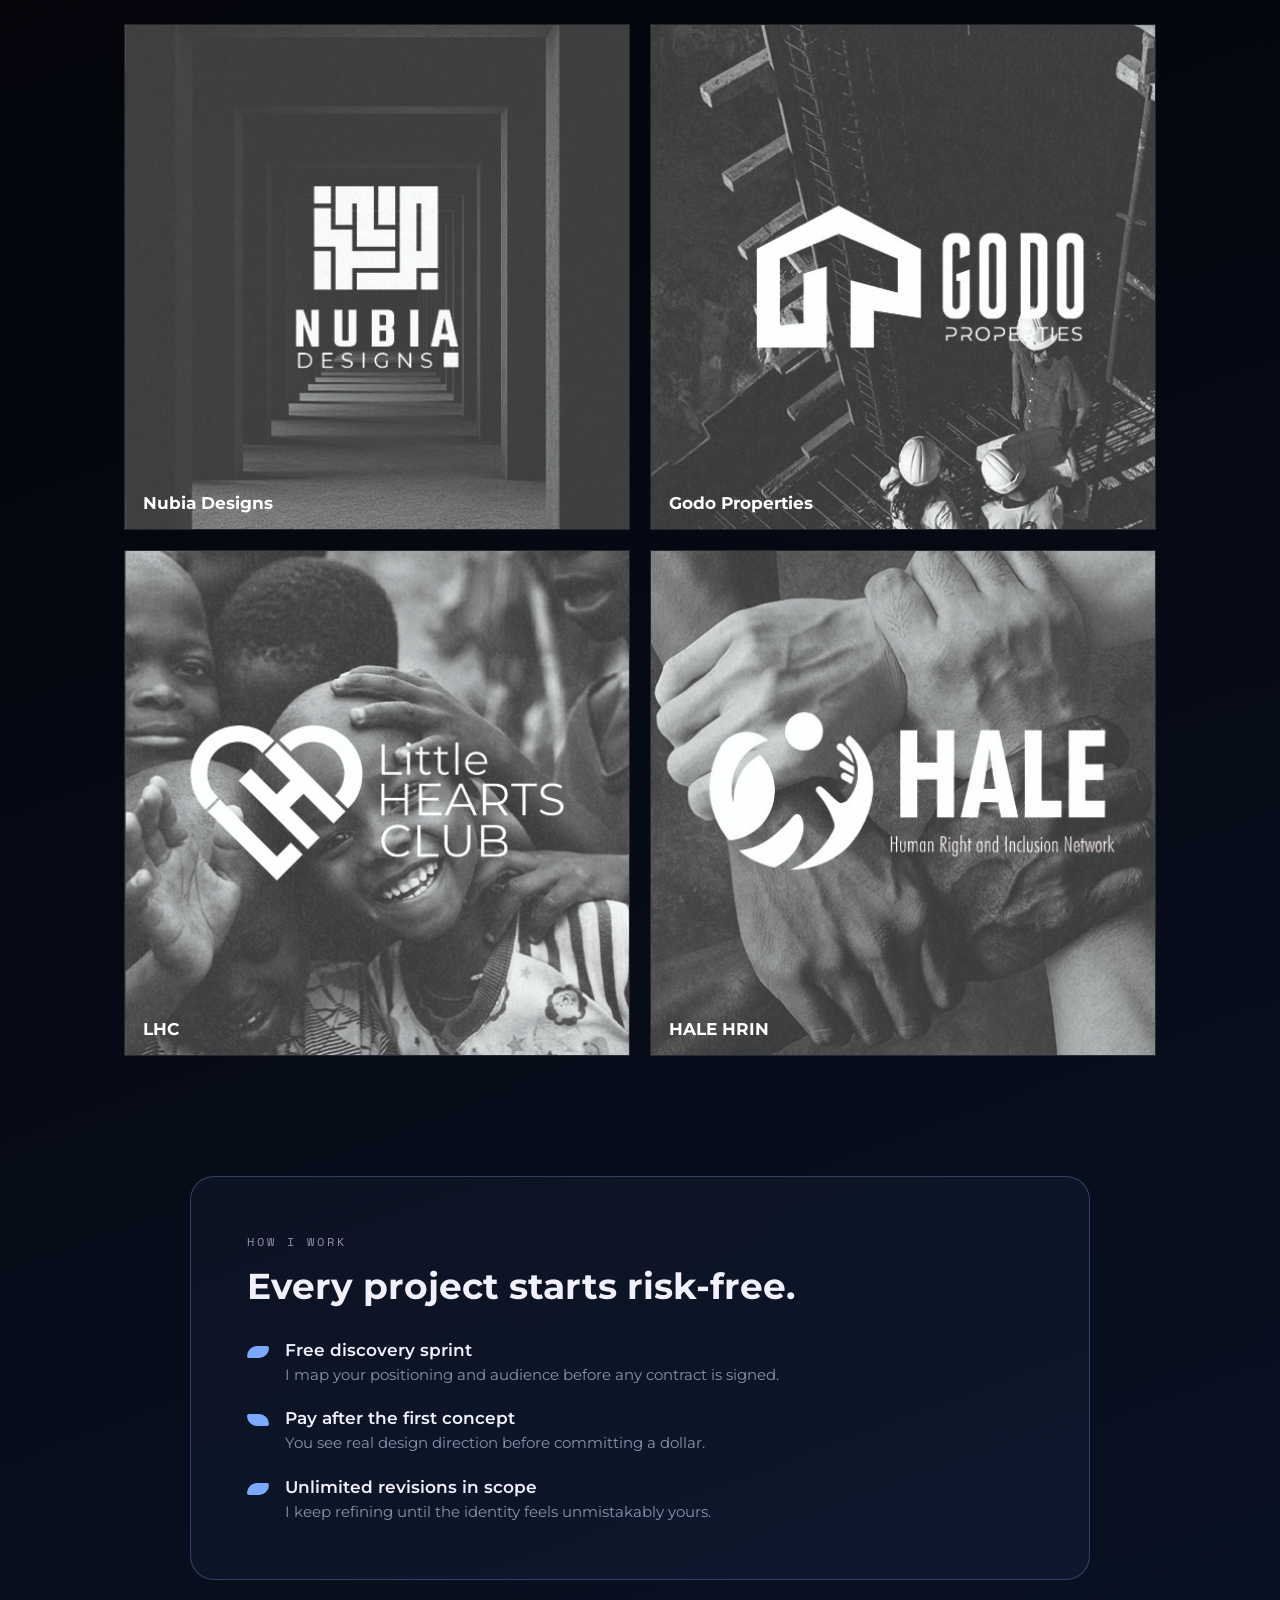
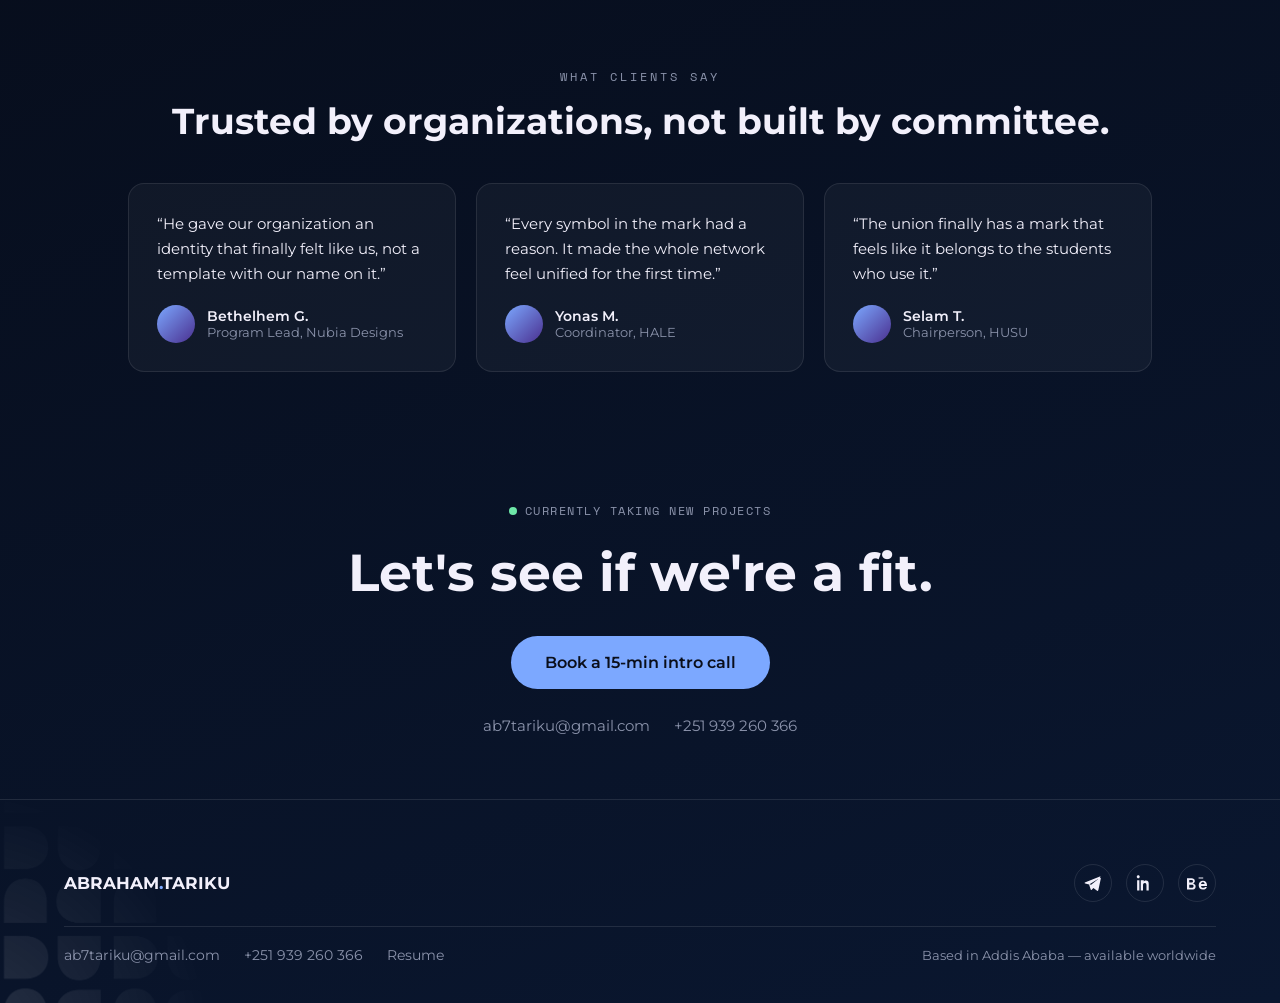
==== commit e7966a84: "Remove Experience timeline, split About into Skills/Tools columns - Drop the Experience timeline sec" ====
--- a/index.html
+++ b/index.html
@@ -61,12 +61,10 @@
 <section id="about" class="about-section">
   <div class="wrap about-grid" data-reveal="about">
     <div>
-      <div class="about-label">Experience</div>
-      <div id="timeline"></div>
+      <div class="section-label-sm">Skills</div>
+      <div class="skills-row" id="skillsRow"></div>
     </div>
     <div>
-      <div class="section-label-sm">Skills</div>
-      <div class="skills-row" id="skillsRow"></div>
       <div class="section-label-sm">Tools</div>
       <div class="tools-row" id="toolsRow"></div>
     </div>
--- a/css/styles.css
+++ b/css/styles.css
@@ -375,49 +375,9 @@
 .about-section { padding: clamp(48px, 8vw, 96px) clamp(20px, 5vw, 64px); }
 .about-grid {
   display: grid;
-  grid-template-columns: 1.15fr 1fr;
+  grid-template-columns: 1fr 1fr;
   gap: clamp(24px, 4vw, 40px);
 }
-.about-label {
-  font-family: 'Space Mono', monospace;
-  text-transform: uppercase;
-  letter-spacing: 3px;
-  font-size: 12px;
-  color: var(--text-secondary);
-  margin-bottom: 28px;
-}
-
-.timeline-row {
-  display: grid;
-  grid-template-columns: 56px 20px 1fr;
-  gap: 0 18px;
-  position: relative;
-}
-.timeline-year {
-  font-family: 'Space Mono', monospace;
-  font-size: 13px;
-  color: var(--text-secondary);
-  padding-top: 2px;
-}
-.timeline-track { display: flex; flex-direction: column; align-items: center; }
-.timeline-dot {
-  width: 11px;
-  height: 11px;
-  border-radius: 50%;
-  background: var(--accent);
-  flex-shrink: 0;
-  margin-top: 4px;
-}
-.timeline-line { width: 1px; flex: 1; background: var(--divider); }
-.timeline-row:last-child .timeline-line { display: none; }
-.timeline-content { padding-bottom: 28px; }
-.timeline-org {
-  font-family: 'Montserrat', sans-serif;
-  font-weight: 700;
-  font-size: 17px;
-  margin-bottom: 4px;
-}
-.timeline-role { font-size: 14px; color: var(--text-secondary); }
 
 .section-label-sm {
   font-family: 'Space Mono', monospace;
@@ -523,6 +483,7 @@
   text-decoration: none;
   background: var(--card-bg);
   border: 1px solid var(--card-border);
+  isolation: isolate;
 }
 .work-card.has-link { cursor: pointer; }
 .work-card .bg {
@@ -532,10 +493,12 @@
   inset: 0;
   background-size: cover;
   background-position: center;
-  transform: scale(1);
+  transform: scale(1) translateZ(0);
   transition: transform 0.6s cubic-bezier(0.22, 1, 0.36, 1);
-}
-.work-card:hover .bg { transform: scale(1.06); }
+  will-change: transform;
+  backface-visibility: hidden;
+}
+.work-card:hover .bg { transform: scale(1.06) translateZ(0); }
 .work-card .placeholder-fill {
   width: 100%;
   height: 100%;
@@ -579,6 +542,7 @@
   background: var(--accent);
   transform: translateY(100%);
   transition: transform 0.5s cubic-bezier(0.22, 1, 0.36, 1);
+  will-change: transform;
 }
 .work-card:hover .accent-bar { transform: translateY(0); }
 .work-card .label {
@@ -592,6 +556,7 @@
   transform: translateY(0);
   transition: transform 0.5s cubic-bezier(0.22, 1, 0.36, 1), color 0.3s ease;
   z-index: 2;
+  will-change: transform;
 }
 .work-card:hover .label { color: #0d0d10; transform: translateY(-4px); }
 
@@ -876,11 +841,3 @@
   .about-grid { grid-template-columns: 1fr; gap: 48px; }
   .tools-row { flex-wrap: wrap; }
 }
-
-@media (prefers-reduced-motion: reduce) {
-  *, *::before, *::after {
-    animation-duration: 0.01ms !important;
-    animation-iteration-count: 1 !important;
-    transition-duration: 0.01ms !important;
-  }
-}
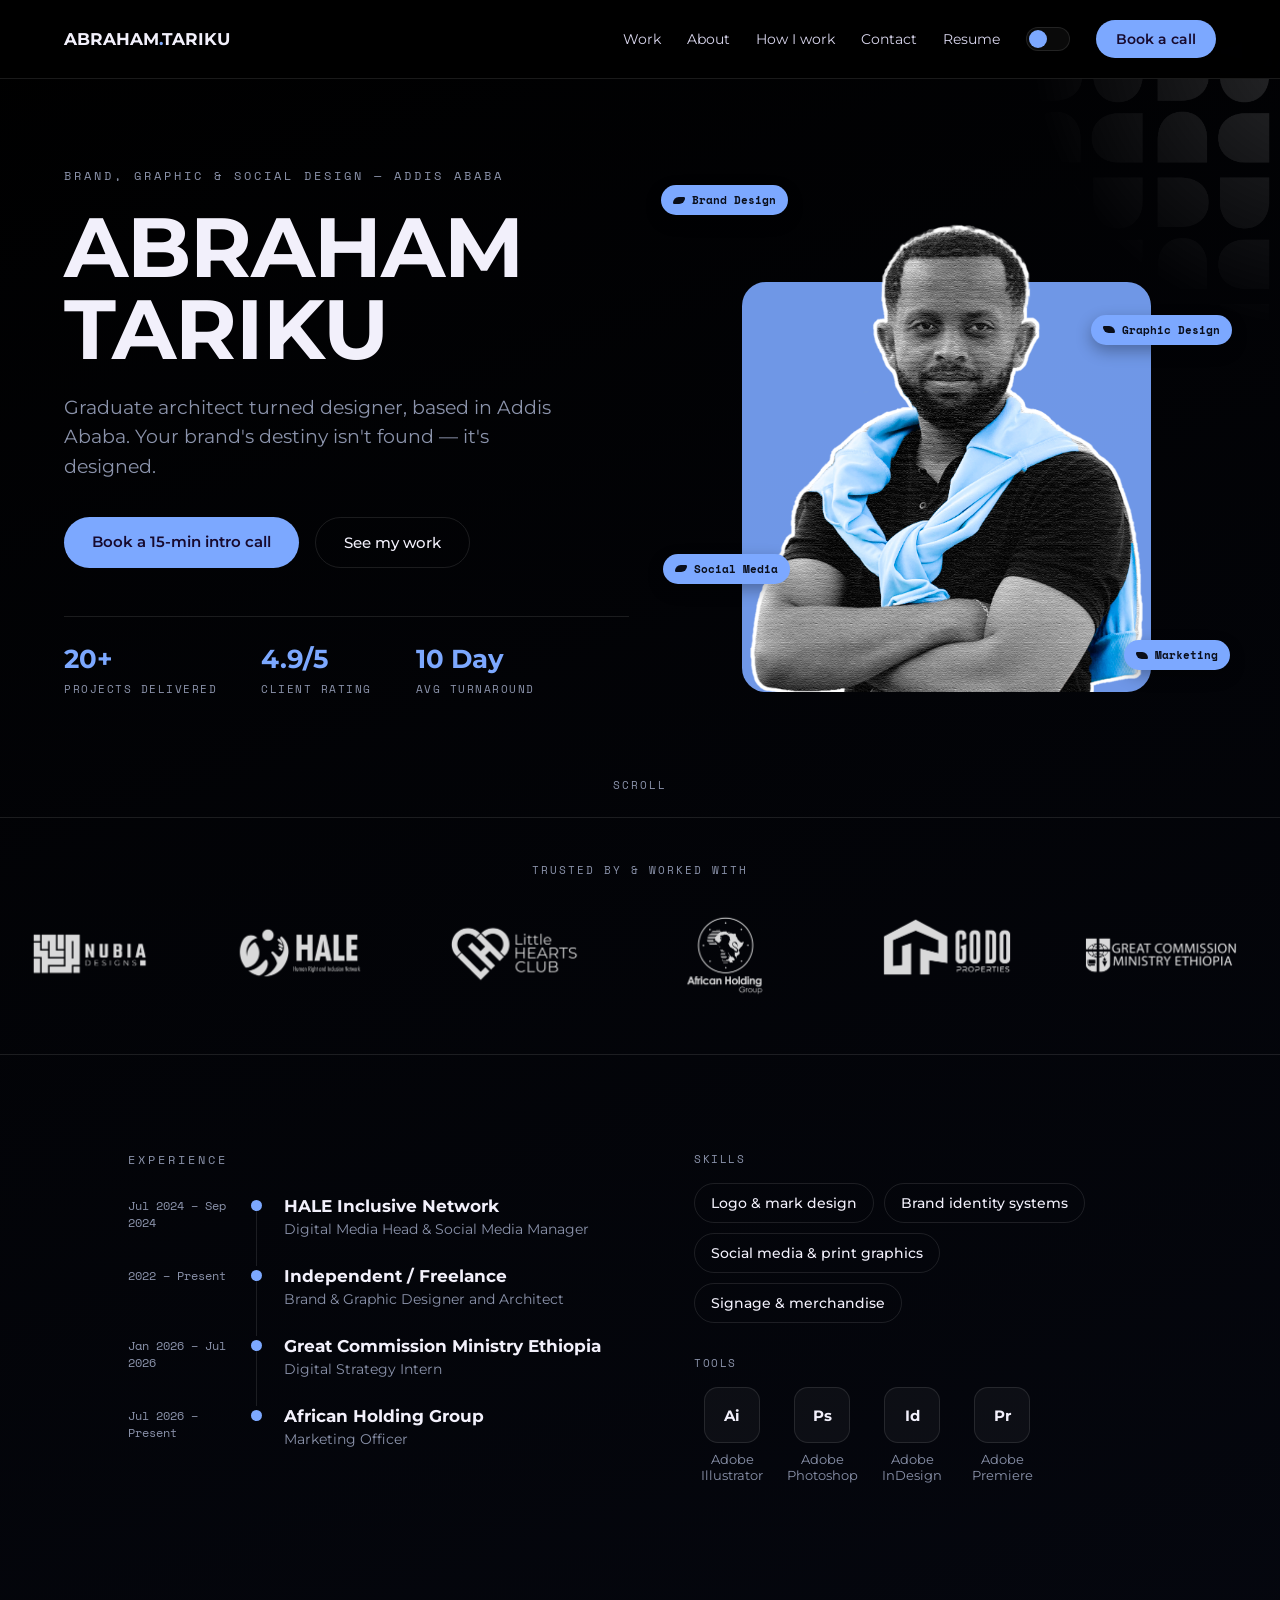
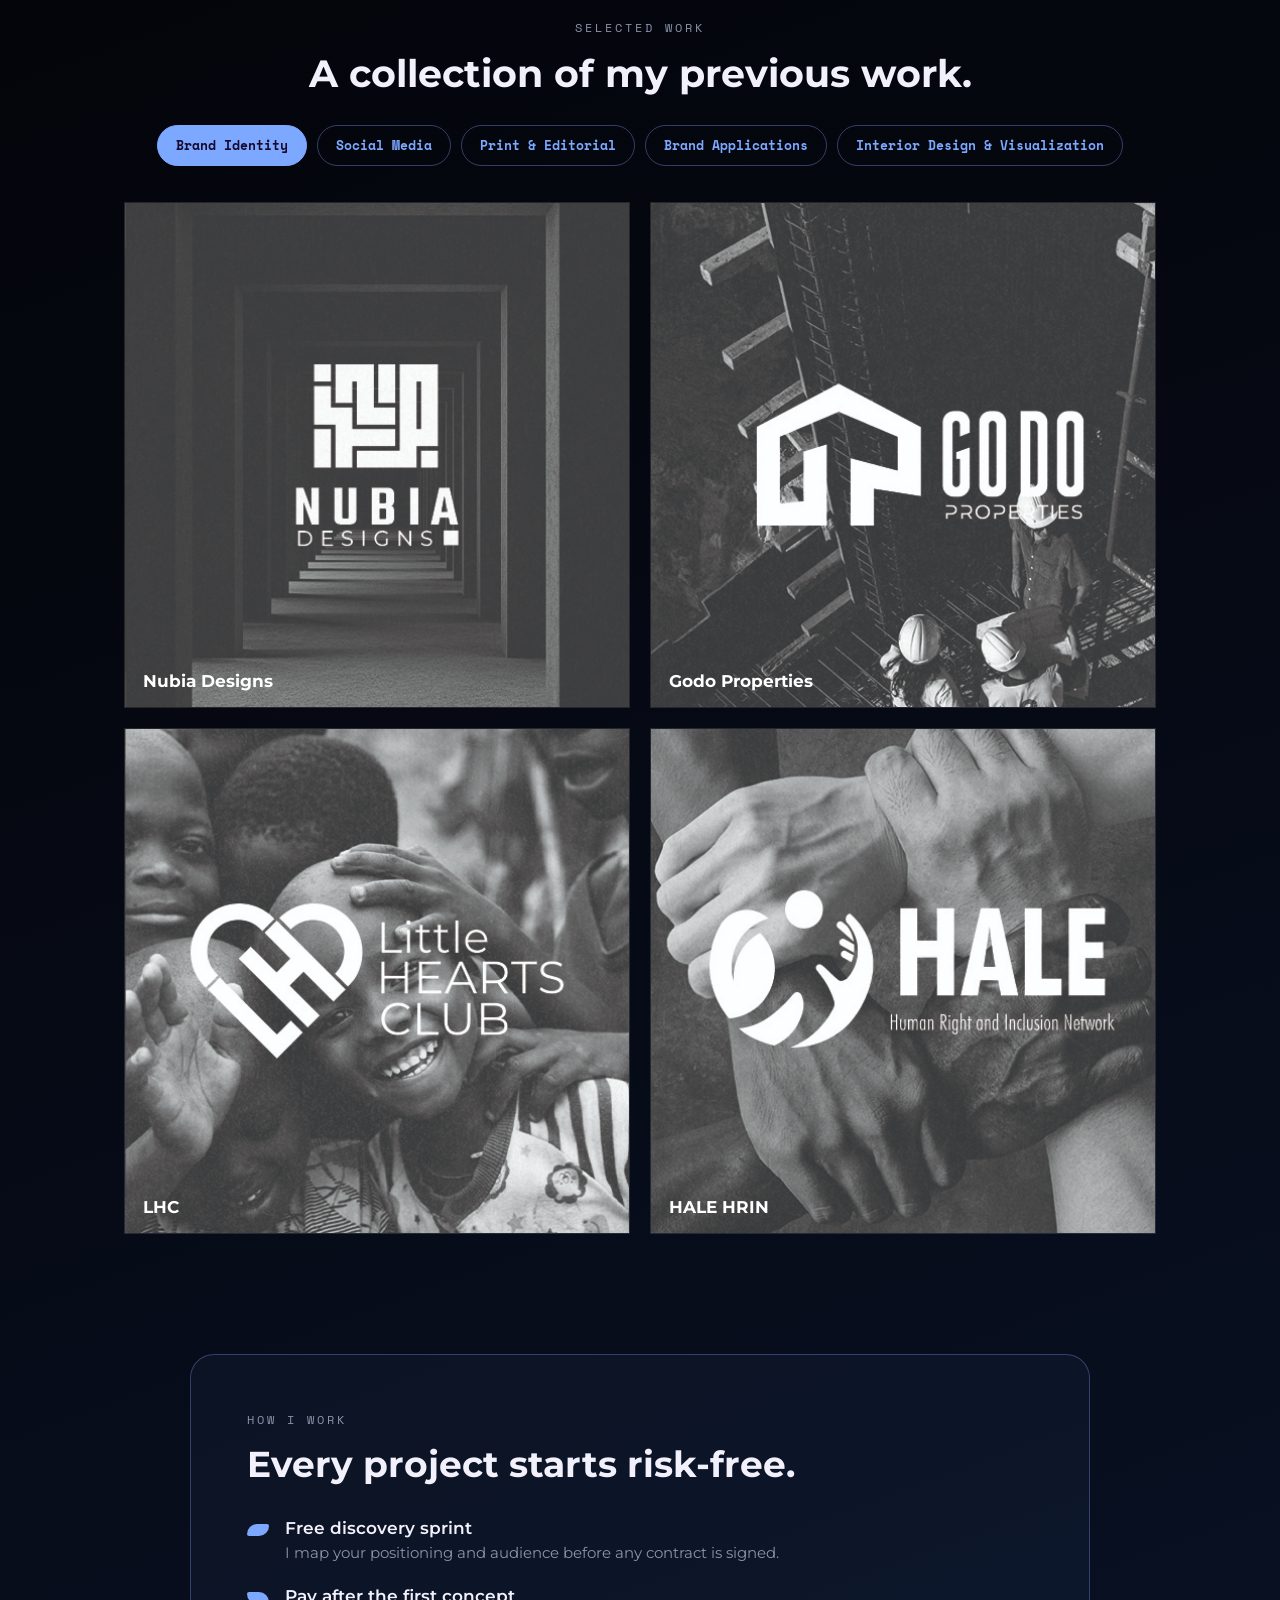
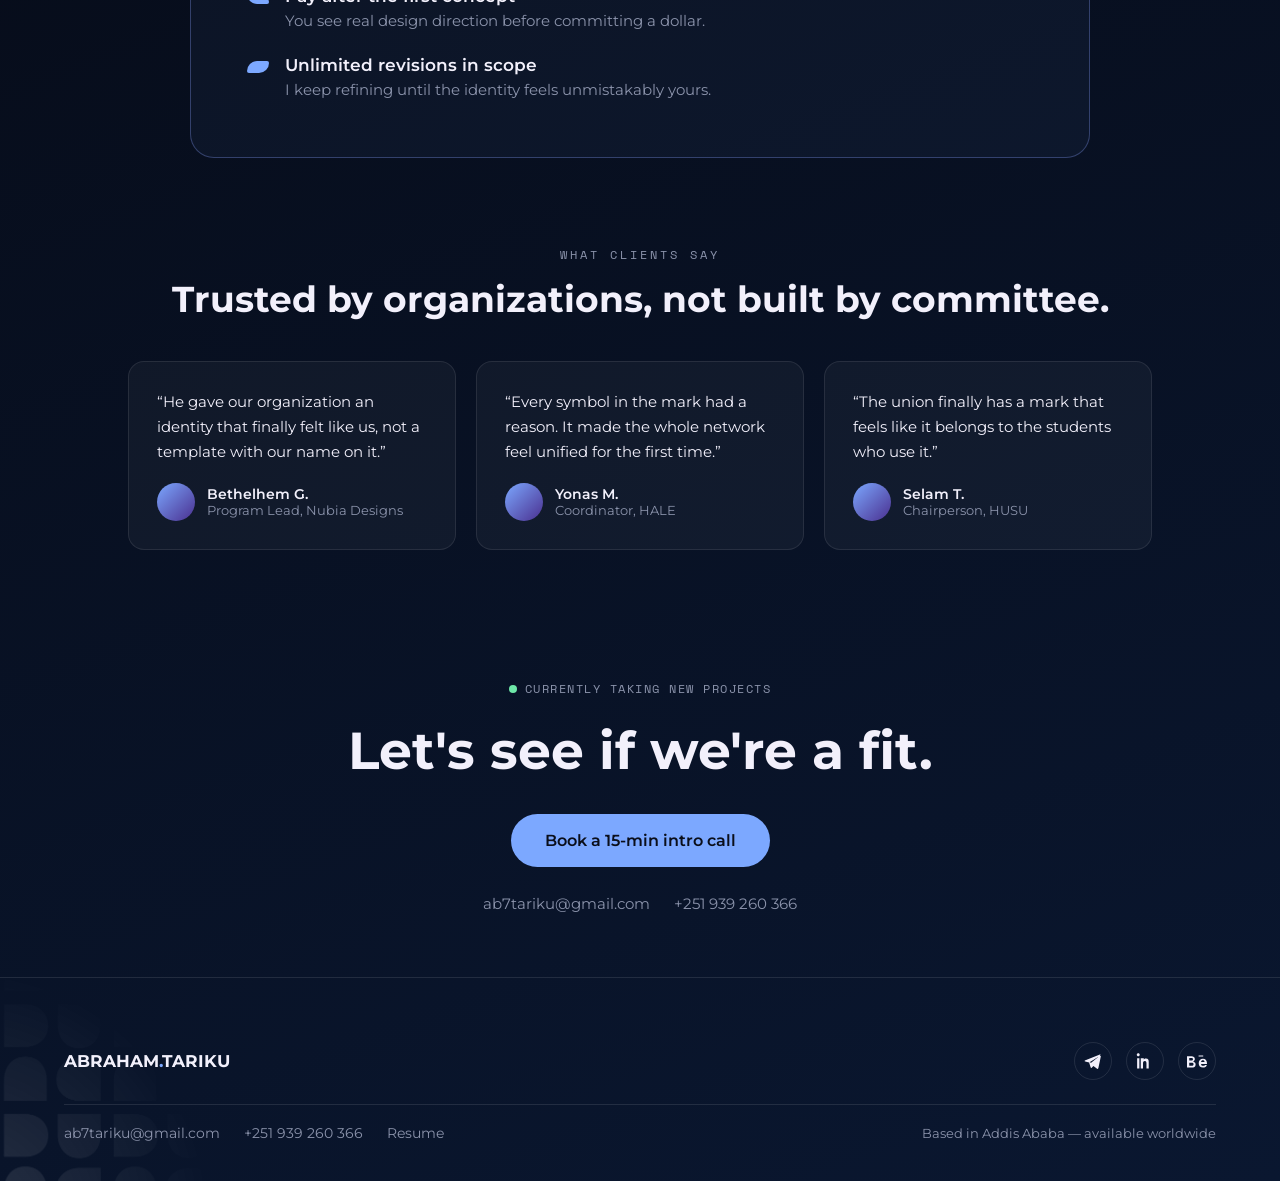
==== commit afe92ac8: "Revert "Remove Experience timeline, split About into Skills/Tools columns" This reverts commit e7966" ====
--- a/index.html
+++ b/index.html
@@ -61,10 +61,12 @@
 <section id="about" class="about-section">
   <div class="wrap about-grid" data-reveal="about">
     <div>
+      <div class="about-label">Experience</div>
+      <div id="timeline"></div>
+    </div>
+    <div>
       <div class="section-label-sm">Skills</div>
       <div class="skills-row" id="skillsRow"></div>
-    </div>
-    <div>
       <div class="section-label-sm">Tools</div>
       <div class="tools-row" id="toolsRow"></div>
     </div>
--- a/css/styles.css
+++ b/css/styles.css
@@ -375,9 +375,50 @@
 .about-section { padding: clamp(48px, 8vw, 96px) clamp(20px, 5vw, 64px); }
 .about-grid {
   display: grid;
-  grid-template-columns: 1fr 1fr;
+  grid-template-columns: 1.15fr 1fr;
   gap: clamp(24px, 4vw, 40px);
 }
+.about-label {
+  font-family: 'Space Mono', monospace;
+  text-transform: uppercase;
+  letter-spacing: 3px;
+  font-size: 12px;
+  color: var(--text-secondary);
+  margin-bottom: 28px;
+}
+
+.timeline-row {
+  display: grid;
+  grid-template-columns: 100px 20px 1fr;
+  gap: 0 18px;
+  position: relative;
+}
+.timeline-year {
+  font-family: 'Space Mono', monospace;
+  font-size: 12px;
+  line-height: 1.4;
+  color: var(--text-secondary);
+  padding-top: 2px;
+}
+.timeline-track { display: flex; flex-direction: column; align-items: center; }
+.timeline-dot {
+  width: 11px;
+  height: 11px;
+  border-radius: 50%;
+  background: var(--accent);
+  flex-shrink: 0;
+  margin-top: 4px;
+}
+.timeline-line { width: 1px; flex: 1; background: var(--divider); }
+.timeline-row:last-child .timeline-line { display: none; }
+.timeline-content { padding-bottom: 28px; }
+.timeline-org {
+  font-family: 'Montserrat', sans-serif;
+  font-weight: 700;
+  font-size: 17px;
+  margin-bottom: 4px;
+}
+.timeline-role { font-size: 14px; color: var(--text-secondary); }
 
 .section-label-sm {
   font-family: 'Space Mono', monospace;
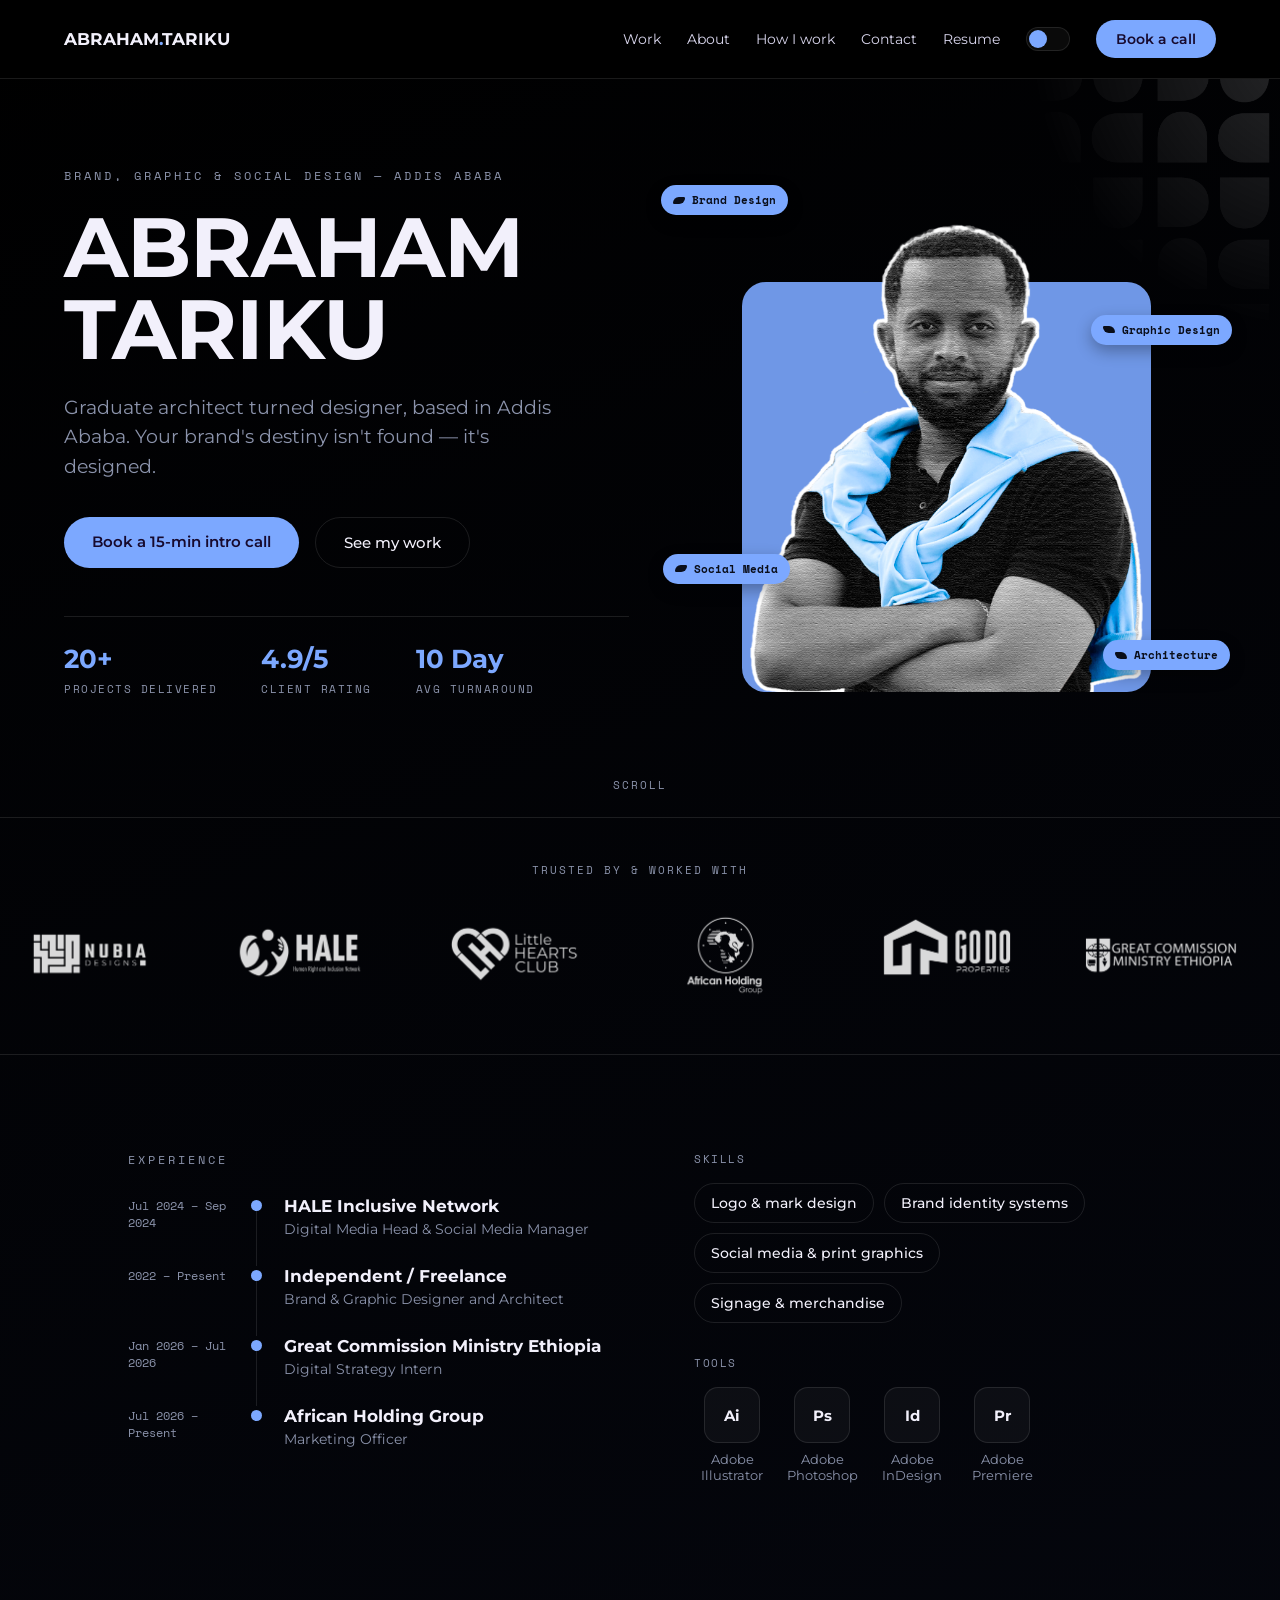
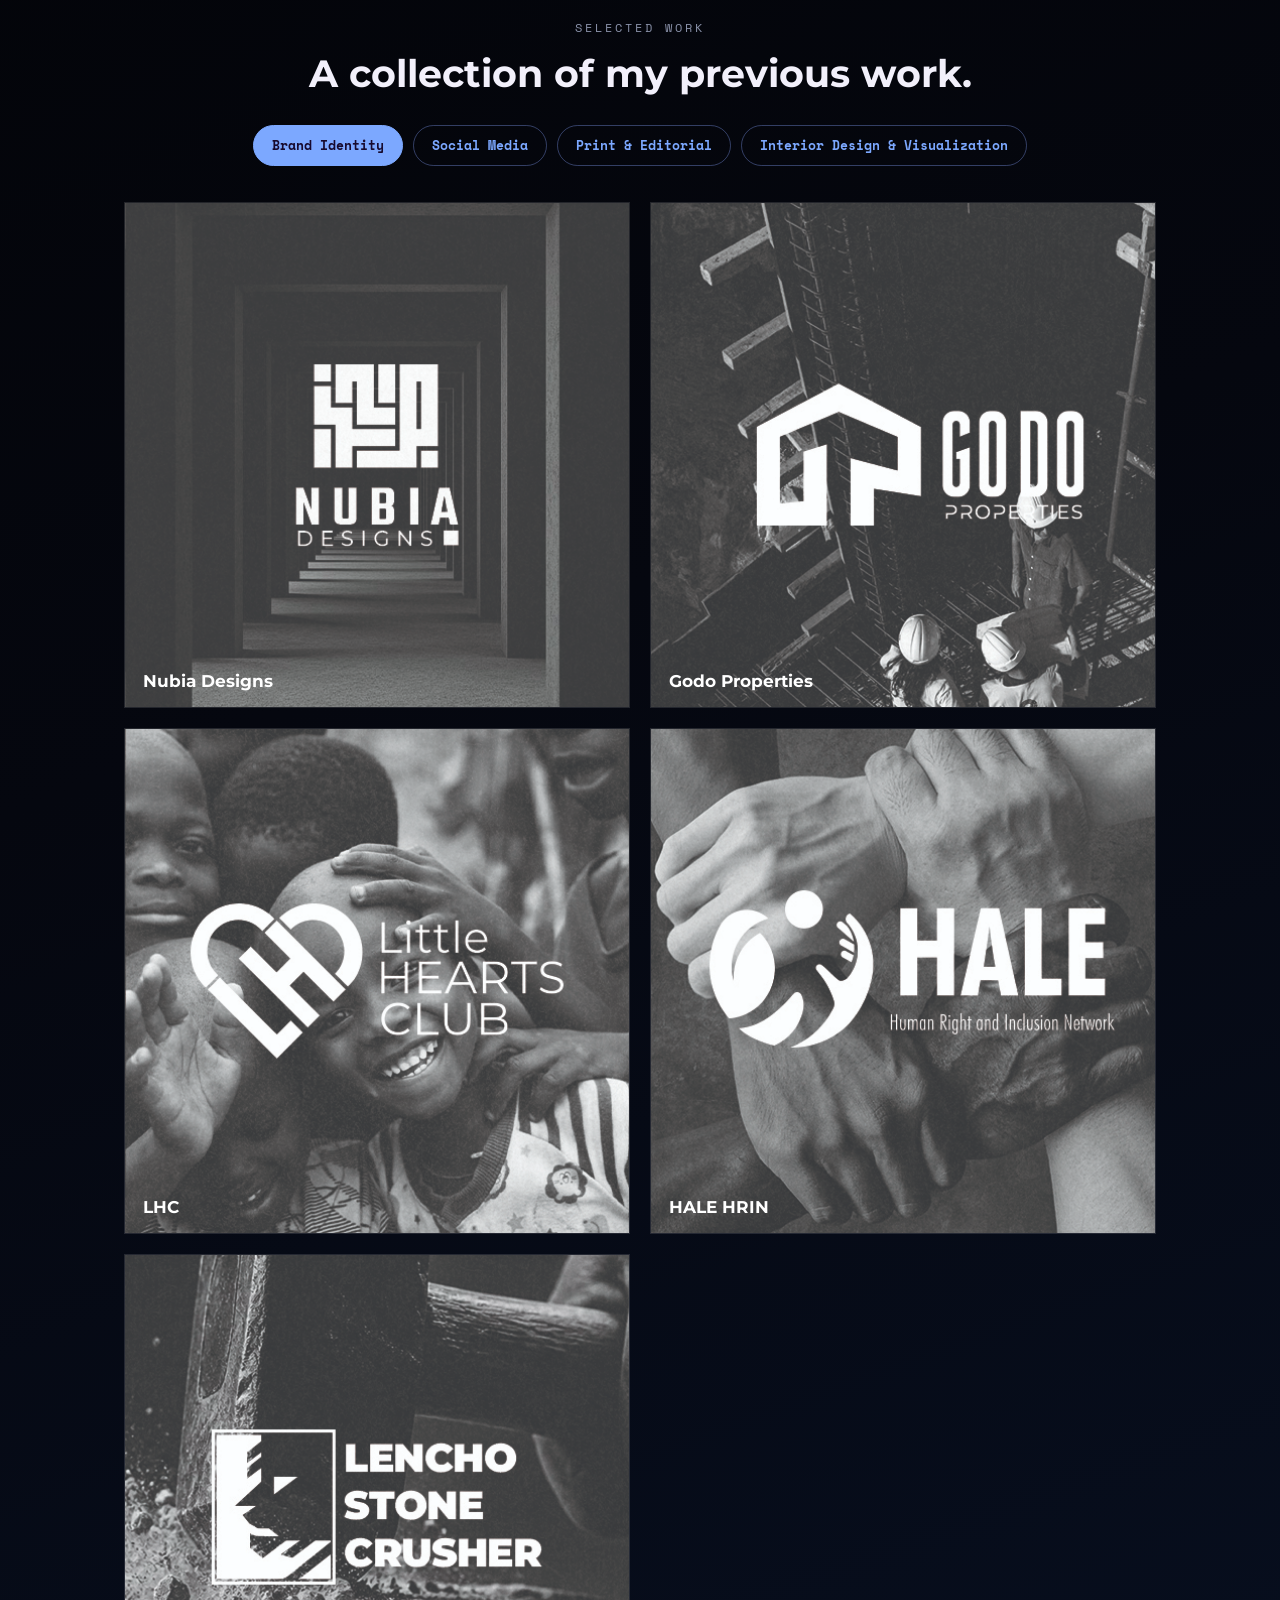
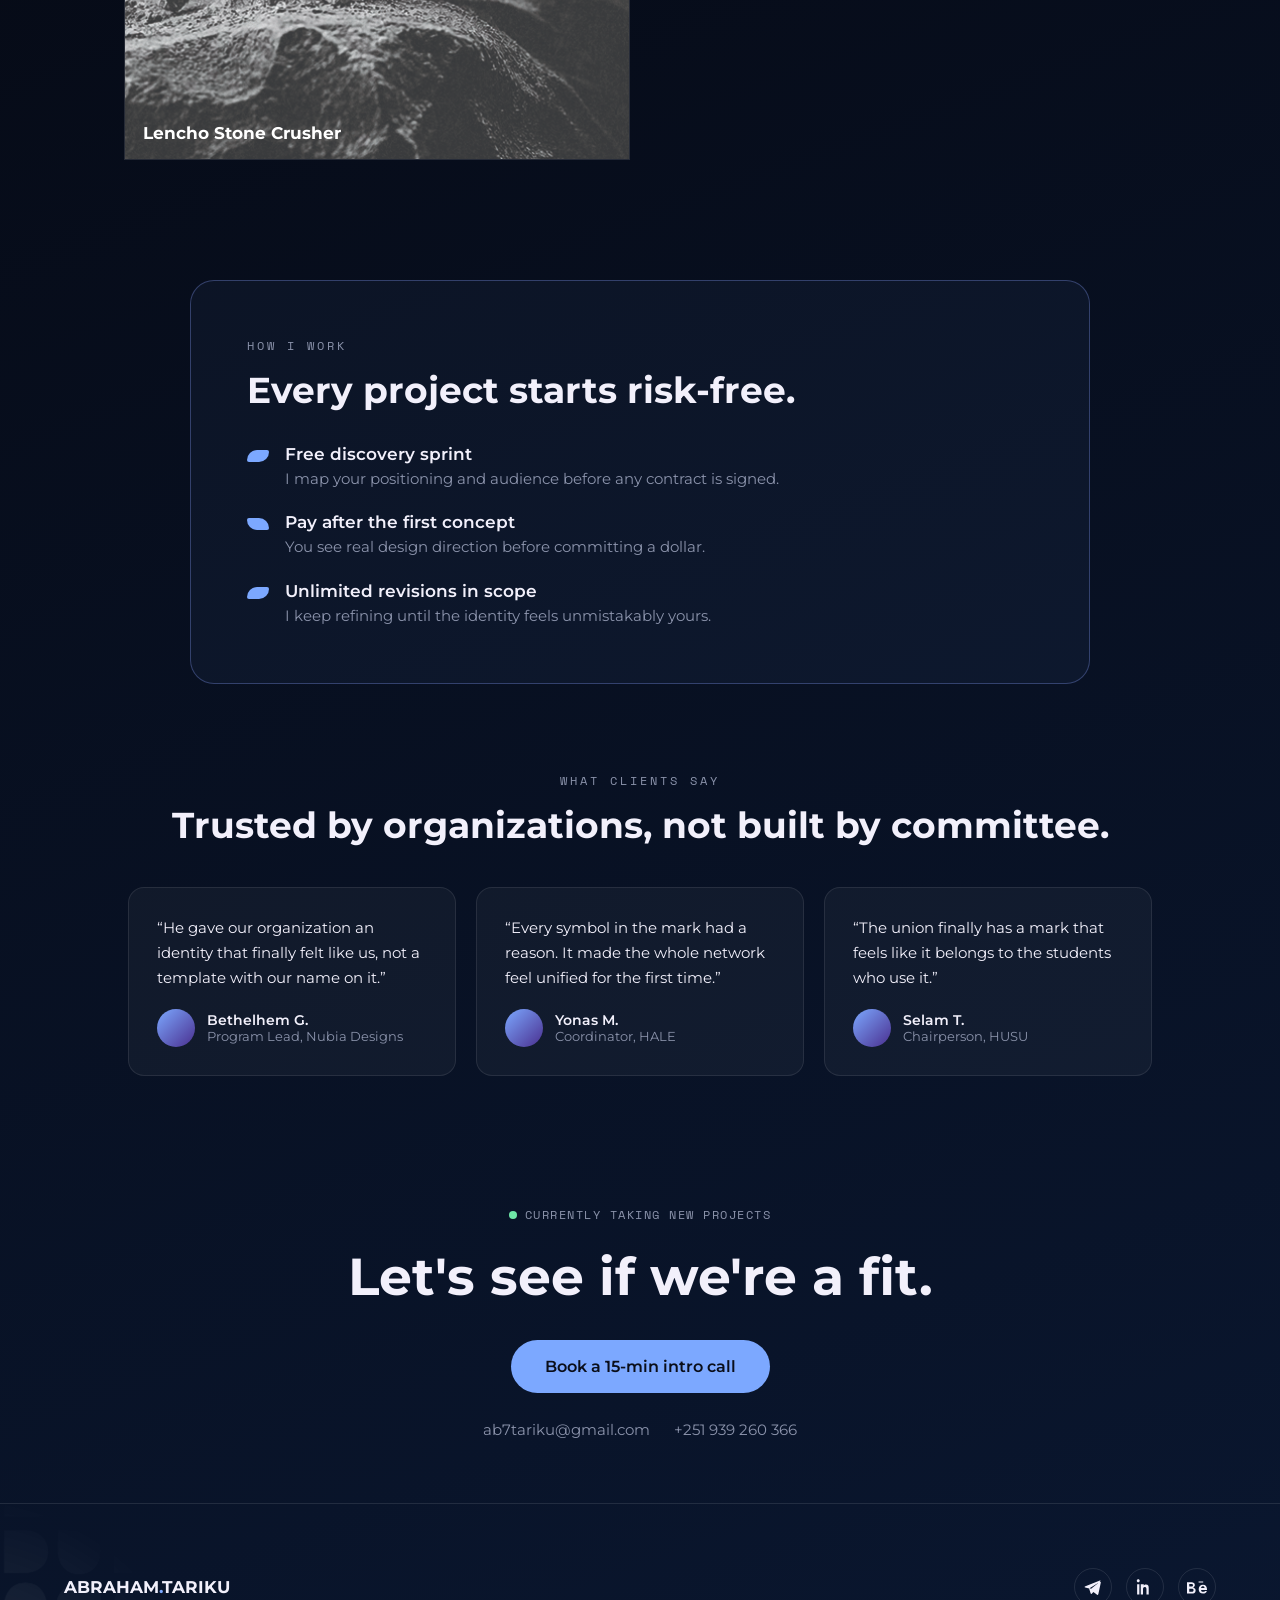
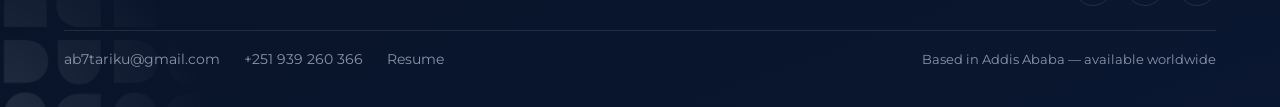
==== commit db832e13: "Rename hero float tag Marketing -> Architecture, link to Interior Design tab" ====
--- a/index.html
+++ b/index.html
@@ -46,7 +46,7 @@
       <a href="#work" class="float-tag tag-brand" data-tab="Brand Identity"><span class="icon"></span>Brand Design</a>
       <a href="#work" class="float-tag tag-graphic mirrored" data-tab="Print &amp; Editorial"><span class="icon"></span>Graphic Design</a>
       <a href="#work" class="float-tag tag-social" data-tab="Social Media"><span class="icon"></span>Social Media</a>
-      <a href="#work" class="float-tag tag-marketing mirrored" data-tab="Social Media"><span class="icon"></span>Marketing</a>
+      <a href="#work" class="float-tag tag-marketing mirrored" data-tab="Interior Design &amp; Visualization"><span class="icon"></span>Architecture</a>
     </div>
   </div>
 
--- a/css/styles.css
+++ b/css/styles.css
@@ -879,6 +879,47 @@
 @media (max-width: 720px) {
   .hero-grid { grid-template-columns: 1fr; }
   .hero-photo-wrap { justify-self: stretch; margin-top: 32px; }
-  .about-grid { grid-template-columns: 1fr; gap: 48px; }
-  .tools-row { flex-wrap: wrap; }
-}
+
+  /* CTA buttons side by side instead of stacking */
+  .hero-ctas { flex-wrap: nowrap; gap: 8px; }
+  .hero-ctas .btn-filled,
+  .hero-ctas .btn-outline {
+    flex: 1 1 0;
+    min-width: 0;
+    padding: 11px 10px;
+    font-size: 12.5px;
+    text-align: center;
+  }
+
+  /* Stat row stays on one line; labels wrap within their own column */
+  .hero-stats { flex-wrap: nowrap; gap: 10px; }
+  .hero-stats > div { flex: 1 1 0; min-width: 0; }
+  .hero-stats .stat-value { font-size: 19px; }
+  .hero-stats .stat-label { font-size: 9px; letter-spacing: 1px; }
+
+  /* Tighter About section: less padding, less gap between stacked columns */
+  .about-section { padding-top: 32px; padding-bottom: 32px; }
+  .about-grid { grid-template-columns: 1fr; gap: 28px; }
+  .about-label { margin-bottom: 14px; }
+  .section-label-sm { margin-bottom: 10px; }
+
+  /* Skills as a 2-column grid instead of naturally-wrapping pills */
+  .skills-row { display: grid; grid-template-columns: 1fr 1fr; gap: 8px; margin-bottom: 20px; }
+  .skill-chip { padding: 9px 10px; font-size: 12.5px; text-align: center; }
+
+  /* Tools back to one row, sized to fit */
+  .tools-row { flex-wrap: nowrap; gap: 8px; }
+  .tool-item { width: 64px; }
+  .tool-badge { width: 48px; height: 48px; font-size: 13px; border-radius: 12px; }
+  .tool-name { font-size: 10.5px; }
+
+  /* More compact Experience timeline rows */
+  .timeline-row { grid-template-columns: 84px 16px 1fr; gap: 0 12px; }
+  .timeline-year { font-size: 11px; }
+  .timeline-content { padding-bottom: 16px; }
+  .timeline-org { font-size: 15px; margin-bottom: 2px; }
+  .timeline-role { font-size: 13px; }
+
+  /* One column of full-width project cards instead of a cramped 2-up grid */
+  .work-grid { grid-template-columns: 1fr; }
+}
